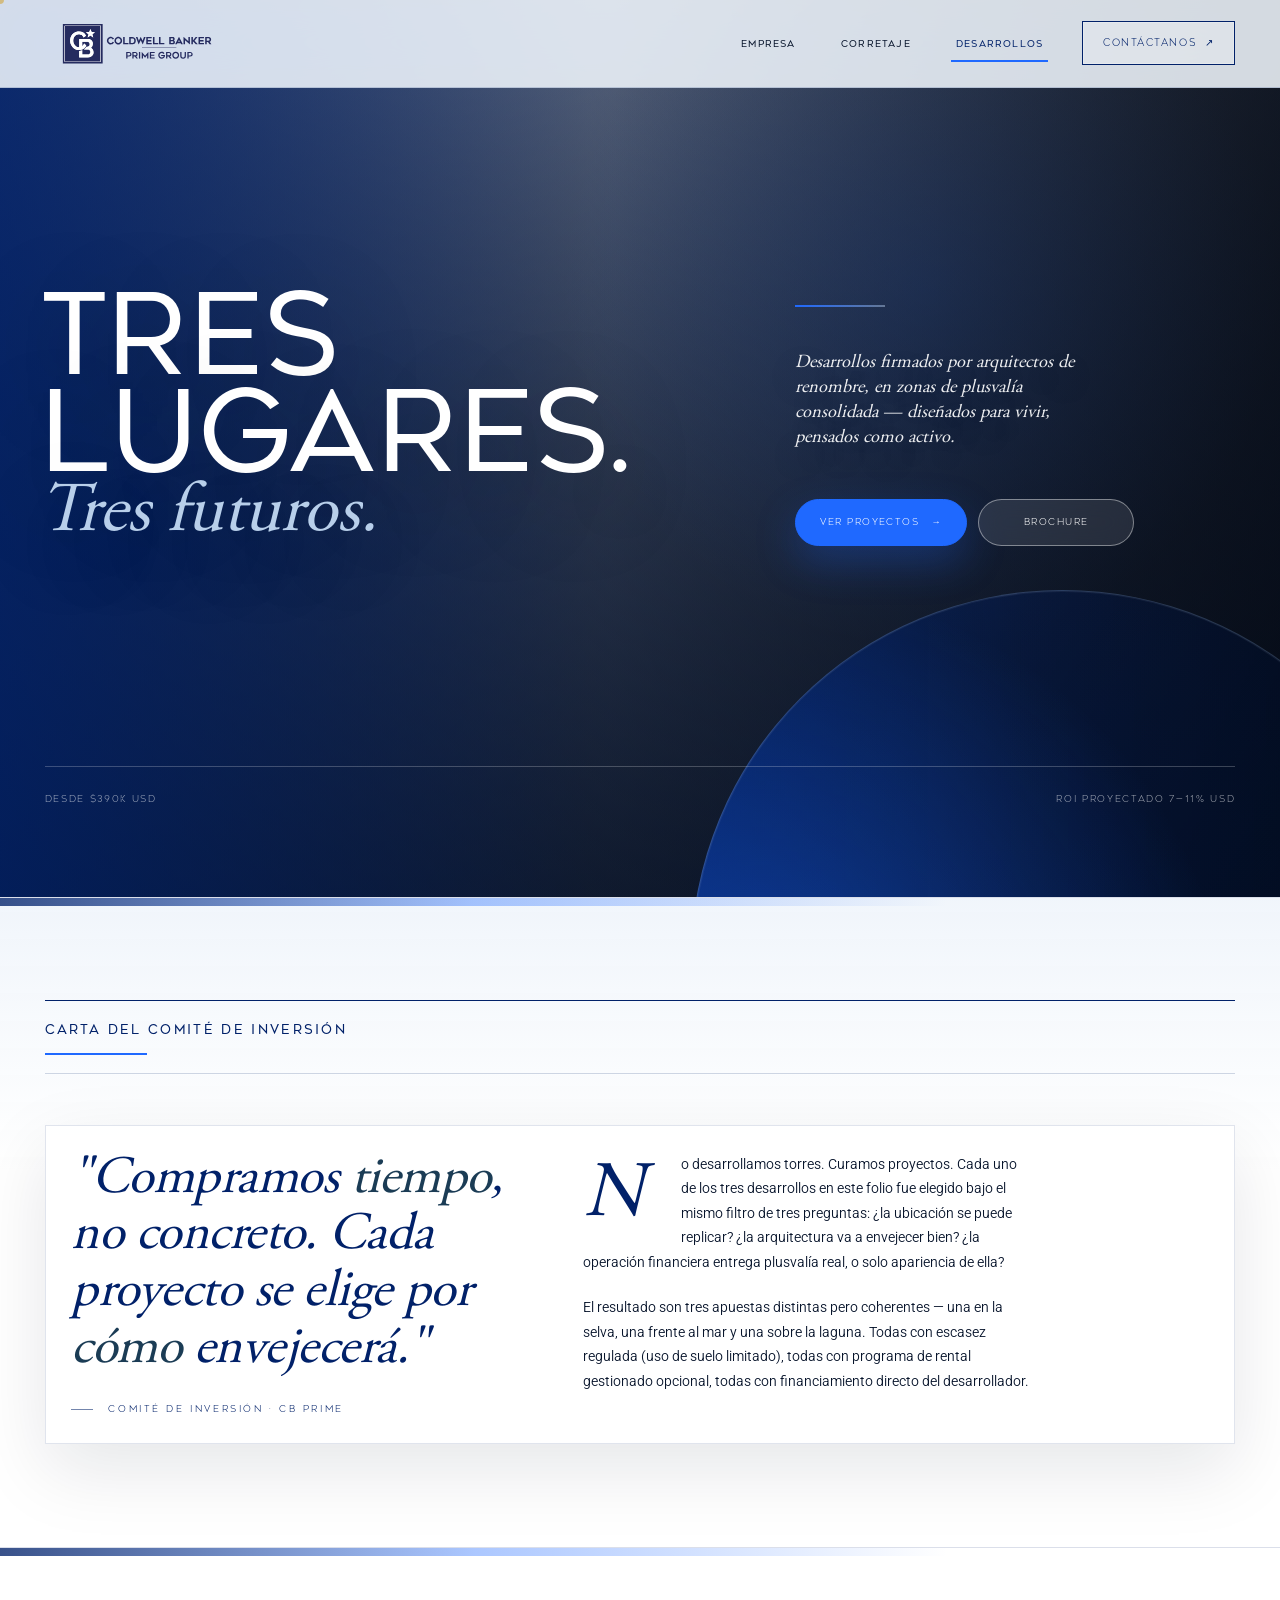
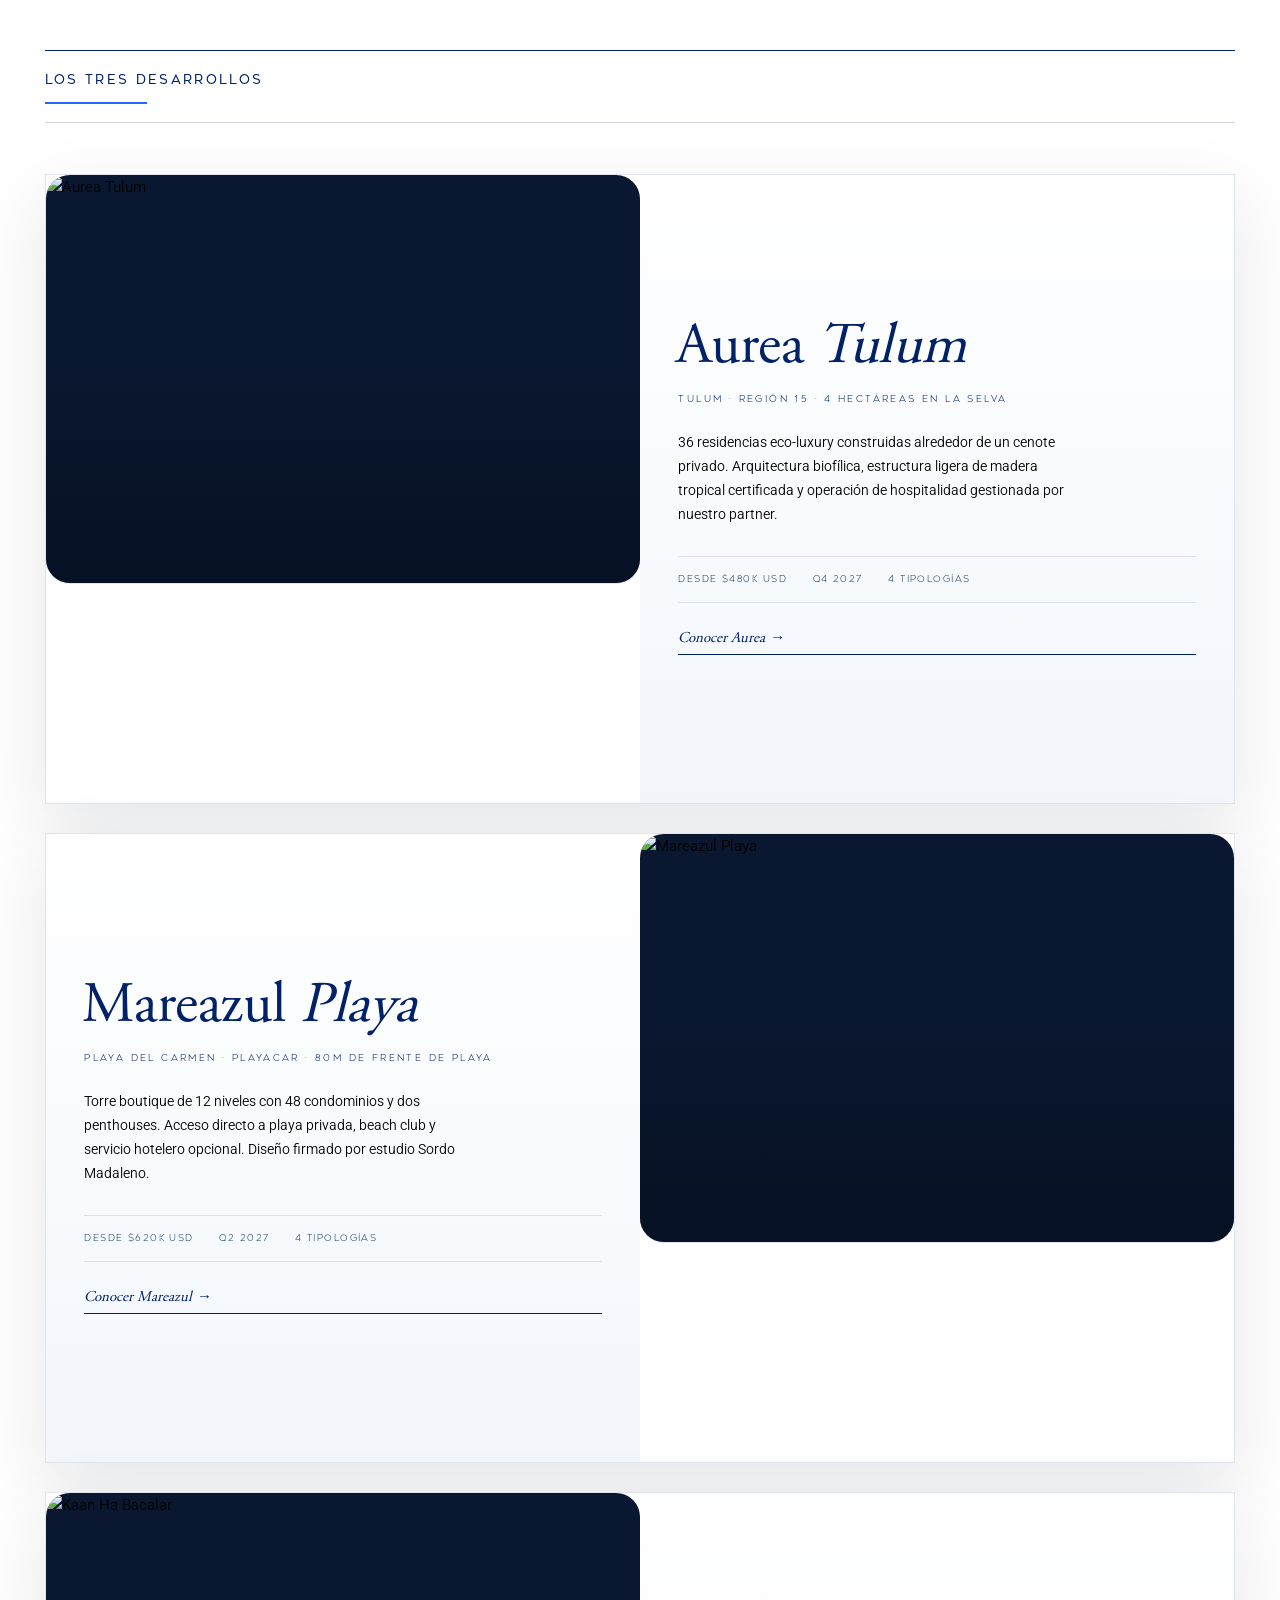
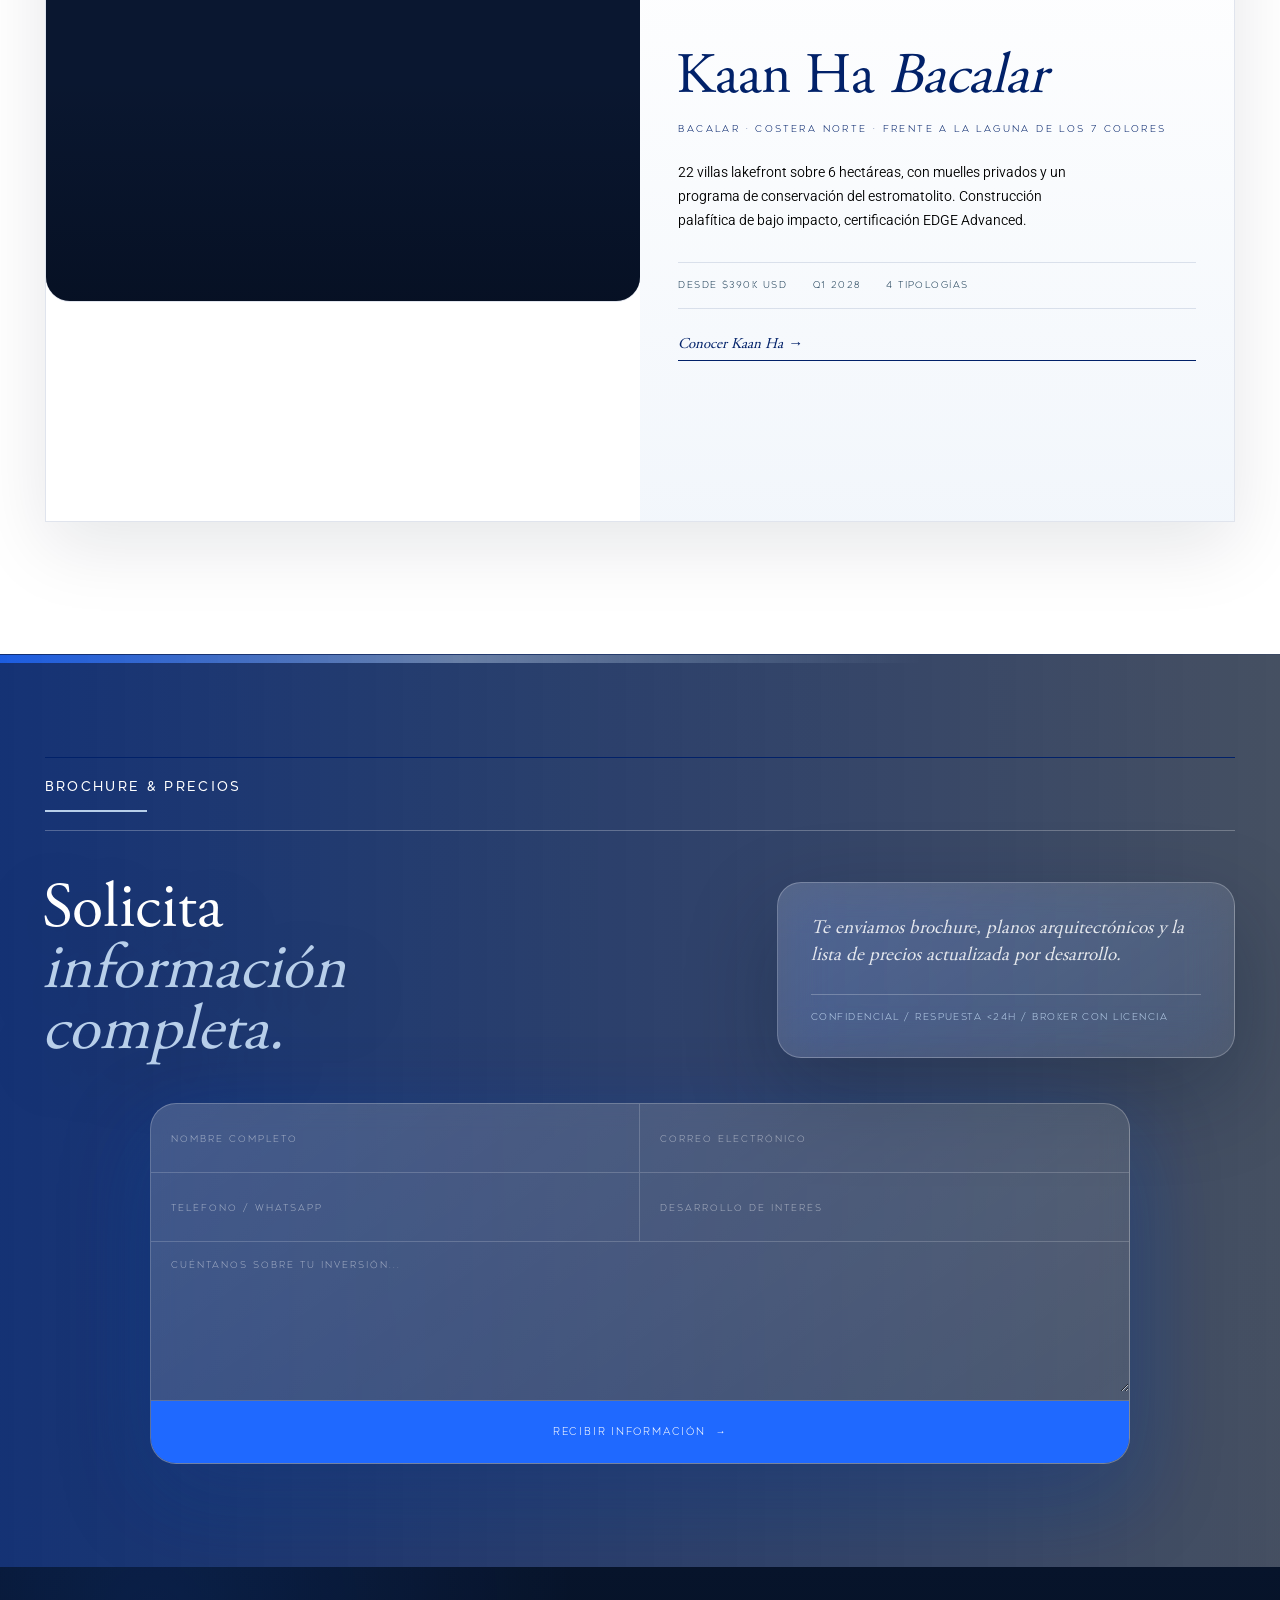
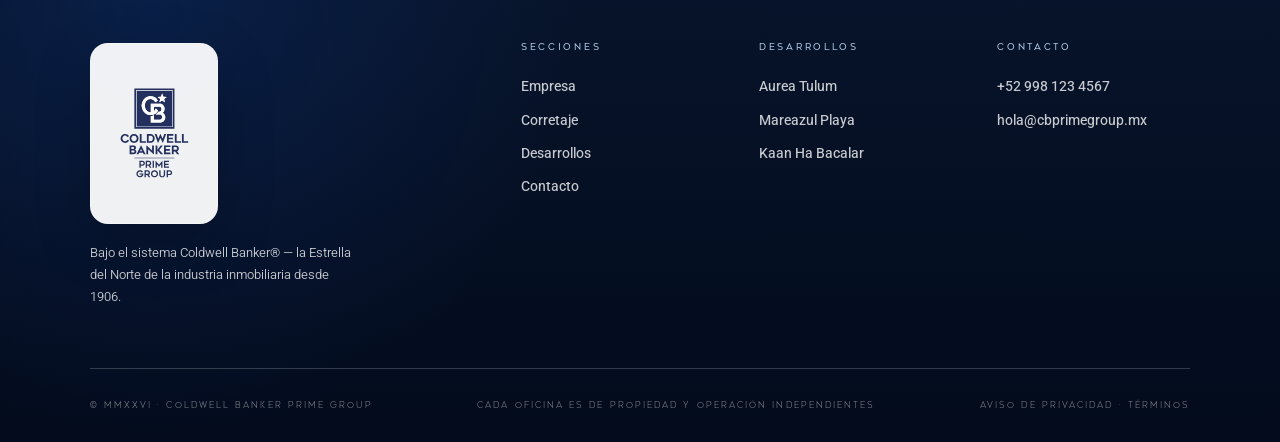
==== desarrollos.html @ 38bf9284 "Initial commit - Apex Architecture V1.0 - Quiet Luxury Purge Complete" ====
﻿<!DOCTYPE html>
<html lang="es">
<head>
<meta charset="UTF-8">
<meta name="viewport" content="width=device-width, initial-scale=1">
<title>Desarrollos · The North Star Atlas · CB Prime Group</title>
<meta name="description" content="Tres desarrollos de lujo en pre-venta — Tulum, Playa del Carmen y Bacalar.">
<link rel="preconnect" href="https://images.unsplash.com">
<link rel="stylesheet" href="assets/css/styles.css">
<link rel="icon" type="image/svg+xml" href="assets/img/logo-vertical.svg">
</head>
<body>

<div class="frame__progress"></div>
<nav class="nav">
  <a href="index.html" class="nav__logo"><img src="assets/img/logo-horizontal.svg" alt="Coldwell Banker Prime Group"></a>
  <button class="nav__burger" aria-label="Menú"><span></span><span></span></button>
  <div class="nav__menu">
    <a class="nav__link" href="index.html">Empresa</a>
    <a class="nav__link" href="corretaje.html">Corretaje</a>
    <a class="nav__link active" href="desarrollos.html">Desarrollos</a>
  </div>
  <a class="nav__cta" href="#contacto">Contáctanos <span>↗</span></a>
</nav>

<header class="hero">
  <div class="hero__top">
    <span><em>Folio</em> 03 — Desarrollos</span>
    <span class="hero__top__center">Tres proyectos firmados · <em>Pre-venta abierta</em></span>
    <span>Entrega 2027 — 2028</span>
  </div>

  <div class="hero__main">
    <h1 class="hero__title">
      Tres lugares.
      <span class="ital ital--neg">Tres futuros.</span>
    </h1>
    <div class="hero__side">
      <div class="hero__plate">
        <img src="https://images.unsplash.com/photo-1600607687939-ce8a6c25118c?w=1400&q=85&auto=format&fit=crop" alt="Residencia contemporánea con alberca privada">
        <div class="hero__plate__caption"><span>Vista</span><span>Desarrollos · Residencial premium</span></div>
      </div>
      <div class="hero__lede">
        <p>Desarrollos firmados por arquitectos de renombre, en zonas de plusvalía consolidada — diseñados para vivir, pensados como activo.</p>
      </div>
      <div class="hero__actions">
        <a class="btn btn--ink" href="#proyectos">Ver proyectos <span class="arrow">→</span></a>
        <a class="btn" href="#contacto">Brochure</a>
      </div>
    </div>
  </div>

  <div class="hero__bottom">
    <span>Desde $390K USD</span>
    <span class="hero__bottom__star"><img src="assets/img/logo-vertical.svg" alt=""></span>
    <span style="text-align:right;">ROI proyectado 7—11% USD</span>
  </div>
</header>

<!-- Editorial preface -->
<section class="section manifesto">
  <div class="wrap">
    <div class="section__opener reveal">
      <div class="section__num">N.<em>01</em></div>
      <div class="section__title">Carta del comité de inversión</div>
      <div class="section__meta">Folio 17</div>
    </div>

    <div class="manifesto__inner">
      <div class="manifesto__lhs reveal" data-d="1">
        <p class="manifesto__pull">"Compramos <em>tiempo</em>, no concreto. Cada proyecto se elige por <em>cómo</em> envejecerá."</p>
        <div class="manifesto__sig"><span class="rule-mark"></span><span>Comité de Inversión · CB Prime</span></div>
      </div>
      <div class="manifesto__rhs reveal" data-d="2">
        <p class="dropcap">No desarrollamos torres. Curamos proyectos. Cada uno de los tres desarrollos en este folio fue elegido bajo el mismo filtro de tres preguntas: ¿la ubicación se puede replicar? ¿la arquitectura va a envejecer bien? ¿la operación financiera entrega plusvalía real, o solo apariencia de ella?</p>
        <p>El resultado son tres apuestas distintas pero coherentes — una en la selva, una frente al mar y una sobre la laguna. Todas con escasez regulada (uso de suelo limitado), todas con programa de rental gestionado opcional, todas con financiamiento directo del desarrollador.</p>
      </div>
    </div>
  </div>
</section>

<!-- Projects -->
<section class="section" id="proyectos">
  <div class="wrap">
    <div class="section__opener reveal">
      <div class="section__num">N.<em>02</em></div>
      <div class="section__title">Los tres desarrollos</div>
      <div class="section__meta">Folio 18 — 22</div>
    </div>
  </div>

  <a href="desarrollos/aurea-tulum.html" class="dev-card reveal">
    <div class="dev-card__media">
      <img src="https://images.unsplash.com/photo-1600566753190-17f0baa2a6c3?w=1600&q=85&auto=format&fit=crop" alt="Aurea Tulum">
    </div>
    <div class="dev-card__body">
      <div class="dev-card__num">N. III.<em>i</em> — Desarrollo 01</div>
      <h3 class="dev-card__name">Aurea <span class="ital">Tulum</span></h3>
      <div class="dev-card__loc">Tulum · Región 15 · 4 hectáreas en la selva</div>
      <p class="dev-card__desc">36 residencias eco-luxury construidas alrededor de un cenote privado. Arquitectura biofílica, estructura ligera de madera tropical certificada y operación de hospitalidad gestionada por nuestro partner.</p>
      <div class="dev-card__meta">
        <span>Desde $480K USD</span>
        <span>Q4 2027</span>
        <span>4 tipologías</span>
      </div>
      <span class="linklink">Conocer Aurea →</span>
    </div>
  </a>

  <a href="desarrollos/mareazul-playa.html" class="dev-card reveal">
    <div class="dev-card__media">
      <img src="https://images.unsplash.com/photo-1564013799919-ab600027ffc6?w=1600&q=85&auto=format&fit=crop" alt="Mareazul Playa">
    </div>
    <div class="dev-card__body">
      <div class="dev-card__num">N. III.<em>ii</em> — Desarrollo 02</div>
      <h3 class="dev-card__name">Mareazul <span class="ital">Playa</span></h3>
      <div class="dev-card__loc">Playa del Carmen · Playacar · 80m de frente de playa</div>
      <p class="dev-card__desc">Torre boutique de 12 niveles con 48 condominios y dos penthouses. Acceso directo a playa privada, beach club y servicio hotelero opcional. Diseño firmado por estudio Sordo Madaleno.</p>
      <div class="dev-card__meta">
        <span>Desde $620K USD</span>
        <span>Q2 2027</span>
        <span>4 tipologías</span>
      </div>
      <span class="linklink">Conocer Mareazul →</span>
    </div>
  </a>

  <a href="desarrollos/kaan-ha-bacalar.html" class="dev-card reveal">
    <div class="dev-card__media">
      <img src="https://images.unsplash.com/photo-1600607687939-ce8a6c25118c?w=1600&q=85&auto=format&fit=crop" alt="Kaan Ha Bacalar">
    </div>
    <div class="dev-card__body">
      <div class="dev-card__num">N. III.<em>iii</em> — Desarrollo 03</div>
      <h3 class="dev-card__name">Kaan Ha <span class="ital">Bacalar</span></h3>
      <div class="dev-card__loc">Bacalar · Costera Norte · Frente a la Laguna de los 7 Colores</div>
      <p class="dev-card__desc">22 villas lakefront sobre 6 hectáreas, con muelles privados y un programa de conservación del estromatolito. Construcción palafítica de bajo impacto, certificación EDGE Advanced.</p>
      <div class="dev-card__meta">
        <span>Desde $390K USD</span>
        <span>Q1 2028</span>
        <span>4 tipologías</span>
      </div>
      <span class="linklink">Conocer Kaan Ha →</span>
    </div>
  </a>
</section>

<section class="section contact" id="contacto">
  <div class="wrap">
    <div class="section__opener reveal" style="border-color: rgba(255,255,255,.4);">
      <div class="section__num" style="color: var(--tide);"><em>Contacto</em></div>
      <div class="section__title" style="color: var(--white);">Brochure & precios</div>
      <div class="section__meta" style="color: rgba(255,255,255,.6);">Información completa</div>
    </div>

    <div class="grid12 reveal" style="margin-bottom: 2rem;">
      <div class="col-7">
        <h2 style="font-size: clamp(2.4rem, 5vw, 4.5rem); color: var(--white);">
          Solicita <span class="ital" style="color: var(--tide);">información completa.</span>
        </h2>
      </div>
      <div class="col-4 start-9">
        <p class="lede" style="color: rgba(255,255,255,.85);">Te enviamos brochure, planos arquitectónicos y la lista de precios actualizada por desarrollo.</p>
      </div>
    </div>

    <form class="contact__form reveal" data-d="1">
      <div class="field"><input type="text" name="nombre" placeholder="Nombre completo" required></div>
      <div class="field"><input type="email" name="email" placeholder="Correo electrónico" required></div>
      <div class="field"><input type="tel" name="telefono" placeholder="Teléfono / WhatsApp"></div>
      <div class="field"><input type="text" name="desarrollo" placeholder="Desarrollo de interés"></div>
      <div class="field field--full"><textarea name="mensaje" placeholder="Cuéntanos sobre tu inversión..."></textarea></div>
      <div class="field--submit"><button type="submit">Recibir información &nbsp;→</button></div>
    </form>
  </div>
</section>

<footer class="footer">
  <div class="wrap">
    <div class="footer__top">
      <div class="footer__brand"><img src="assets/img/logo-vertical.svg" alt="Coldwell Banker Prime Group"><p>Bajo el sistema Coldwell Banker® — la Estrella del Norte de la industria inmobiliaria desde 1906.</p>
      </div>
      <div class="footer__col"><h4>Secciones</h4>
        <a href="index.html">Empresa</a><a href="corretaje.html">Corretaje</a>
        <a href="desarrollos.html">Desarrollos</a><a href="#contacto">Contacto</a>
      </div>
      <div class="footer__col"><h4>Desarrollos</h4>
        <a href="desarrollos/aurea-tulum.html">Aurea Tulum</a>
        <a href="desarrollos/mareazul-playa.html">Mareazul Playa</a>
        <a href="desarrollos/kaan-ha-bacalar.html">Kaan Ha Bacalar</a>
      </div>
      <div class="footer__col"><h4>Contacto</h4>
        <a href="tel:+529981234567">+52 998 123 4567</a>
        <a href="mailto:hola@cbprimegroup.mx">hola@cbprimegroup.mx</a>
      </div>
    </div>
    <div class="footer__bottom">
      <span>© MMXXVI · Coldwell Banker Prime Group</span>
      <span>Cada oficina es de propiedad y operación independientes</span>
      <span>Aviso de privacidad · Términos</span>
    </div>
  </div>
</footer>

<script src="assets/js/main.js"></script>
</body>
</html>
---- assets/css/styles.css ----
/* =========================================================
   COLDWELL BANKER PRIME GROUP
   Estricto a Manual de Identidad 2025
   Responsive: 320px → 3440px ultrawide
   ========================================================= */

@font-face { font-family:'Garamond'; src:url('../fonts/AGaramondPro-Regular.otf') format('opentype'); font-weight:400; font-display:swap; }
@font-face { font-family:'Garamond'; src:url('../fonts/AGaramondPro-Bold.otf') format('opentype'); font-weight:700; font-display:swap; }
@font-face { font-family:'Geometos'; src:url('../fonts/GeometosNeue.otf') format('opentype'); font-weight:400; font-display:swap; }
@font-face { font-family:'Geometos'; src:url('../fonts/GeometosNeueBold.otf') format('opentype'); font-weight:700; font-display:swap; }
@font-face { font-family:'Geometos'; src:url('../fonts/GeometosNeueLight.otf') format('opentype'); font-weight:300; font-display:swap; }
@font-face { font-family:'Roboto'; src:url('../fonts/Roboto-VariableFont_wdth,wght.ttf') format('truetype-variations'); font-weight:100 900; font-display:swap; }
@font-face { font-family:'Roboto'; src:url('../fonts/Roboto-Italic-VariableFont_wdth,wght.ttf') format('truetype-variations'); font-weight:100 900; font-style:italic; font-display:swap; }

:root{
  /* === PALETA OFICIAL · Manual Identidad CB 2025 === */
  --cb-blue:    #012169;  /* CB Azul · color distintivo */
  --midnight:   #0A1730;  /* Medianoche */
  --slate:      #1B3C55;  /* Pizarra */
  --smoke:      #58718D;  /* Humo Gris */
  --mist:       #BECAD7;  /* Neblina */
  --glacier:    #DAE1E8;  /* Glaciar */
  --tide:       #B8CFEA;  /* Marea */
  --bright:     #1F69FF;  /* Azul Brillante */
  --iced:       #F0F5FB;  /* Azul Helado */
  --celestial:  #418FDE;  /* Celestial */
  --black:      #000000;  /* Negro · cuerpo de texto (manual) */
  --white:      #ffffff;  /* Blanco · fondo principal (manual) */

  /* Semantic */
  --bg:         var(--white);
  --bg-soft:    var(--iced);
  --bg-mid:     var(--glacier);
  --ink:        var(--black);          /* Body text · per manual */
  --ink-strong: var(--cb-blue);        /* Headlines accent */
  --ink-deep:   var(--midnight);
  --ink-mid:    var(--slate);
  --ink-mute:   var(--smoke);
  --rule:       var(--glacier);
  --rule-mid:   var(--mist);
  --rule-strong: var(--cb-blue);

  /* Typography */
  --serif: 'Garamond', 'Cormorant Garamond', Georgia, serif;
  --display: 'Geometos', 'Helvetica Neue', sans-serif;
  --body: 'Roboto', system-ui, -apple-system, sans-serif;

  /* Spacing — fluid */
  --gutter: clamp(1rem, 3.5vw, 4rem);
  --section: clamp(4.5rem, 9vw, 10rem);
  --maxw: 1640px;
  --maxw-text: 1440px;

  /* Motion */
  --ease: cubic-bezier(.2,.7,.2,1);
  --ease-out: cubic-bezier(.16,1,.3,1);
}

/* Ultra-wide caps */
@media (min-width: 2200px){
  :root{ --maxw: 1880px; --gutter: clamp(2rem, 4vw, 6rem); }
}

*,*::before,*::after{ box-sizing:border-box; margin:0; padding:0; }
html{
  scroll-behavior: smooth;
  -webkit-font-smoothing: antialiased;
  -moz-osx-font-smoothing: grayscale;
  background: var(--bg);
  font-size: 15px;
}
@media (min-width: 1440px){ html{ font-size: 16px; } }
@media (min-width: 1920px){ html{ font-size: 17px; } }
@media (min-width: 2560px){ html{ font-size: 19px; } }
@media (max-width: 380px){ html{ font-size: 14px; } }

body{
  background: var(--bg);
  color: var(--ink);
  font-family: var(--body);
  font-weight: 300;
  line-height: 1.65;
  overflow-x: hidden;
  position: relative;
}
img{ display:block; max-width:100%; height:auto; }
svg{ display:block; }
a{ color:inherit; text-decoration:none; transition:color .3s var(--ease); }
button{ font: inherit; color: inherit; cursor: pointer; background: none; border: 0; }

::selection{ background: var(--cb-blue); color: var(--white); }

/* =========================================================
   PAGE FRAME — kept minimal (just scroll progress)
   ========================================================= */
.frame{ display: none; } /* corner markers removed — conflicted with nav */
.frame__progress{
  position: fixed; left: 0; top: 0;
  height: 2px; width: 0; background: var(--cb-blue);
  z-index: 60; transition: width .1s linear;
}

/* =========================================================
   NAV
   ========================================================= */
.nav{
  position: fixed; top: 0; left: 0; right: 0; z-index: 80;
  padding: 1.2rem var(--gutter);
  display: grid;
  grid-template-columns: auto 1fr auto;
  gap: 1.5rem; align-items: center;
  background: rgba(255,255,255,.96);
  backdrop-filter: blur(14px) saturate(140%);
  -webkit-backdrop-filter: blur(14px) saturate(140%);
  border-bottom: 1px solid var(--rule);
  transition: padding .4s var(--ease), background .4s var(--ease), box-shadow .4s var(--ease);
}
.nav.scrolled{
  background: rgba(255,255,255,.99);
  padding-block: .75rem;
  box-shadow: 0 1px 0 rgba(1,33,105,.06), 0 8px 24px rgba(1,33,105,.04);
}
.nav__logo{
  display: flex; align-items: center;
  flex-shrink: 0;
}
.nav__logo img{
  height: clamp(36px, 4.5vw, 50px); width: auto;
  transition: height .4s var(--ease);
}
.nav.scrolled .nav__logo img{ height: clamp(30px, 3.6vw, 40px); }
@media (max-width: 480px){
  .nav__logo img{ height: 34px; }
  .nav.scrolled .nav__logo img{ height: 30px; }
}

/* Brand-safe ornamental rule — replaces decorative star usage */
.rule-mark{
  display: inline-block;
  width: clamp(16px, 2vw, 22px); height: 1px;
  background: currentColor; opacity: .55;
  vertical-align: middle; flex-shrink: 0;
}

.nav__menu{
  display: flex; gap: clamp(1.2rem, 2.4vw, 2.6rem);
  align-items: center; justify-content: center;
}
.nav__link{
  font-family: var(--display); font-weight: 400;
  font-size: clamp(.65rem, .75vw, .72rem);
  letter-spacing: .22em; text-transform: uppercase;
  color: var(--cb-blue);
  position: relative; padding: .4rem 0;
  white-space: nowrap;
}
.nav__link::after{
  content:''; position:absolute; left:0; right:100%; bottom:0; height:1px;
  background: var(--cb-blue); transition: right .5s var(--ease);
}
.nav__link:hover::after, .nav__link.active::after{ right: 0; }

.nav__cta{
  display: inline-flex; align-items: center; gap: .6rem;
  font-family: var(--display);
  font-size: clamp(.65rem, .72vw, .72rem);
  letter-spacing: .22em; text-transform: uppercase;
  padding: .85rem 1.3rem;
  border: 1px solid var(--cb-blue); color: var(--cb-blue);
  transition: all .5s var(--ease); position: relative; overflow: hidden;
  white-space: nowrap;
  flex-shrink: 0;
}
.nav__cta::before{
  content:''; position:absolute; inset:0; background: var(--cb-blue);
  transform: translateY(101%); transition: transform .5s var(--ease); z-index:-1;
}
.nav__cta:hover{ color: var(--white); }
.nav__cta:hover::before{ transform: translateY(0); }

.nav__burger{
  display: none;
  width: 36px; height: 36px;
  flex-direction: column; gap: 5px;
  justify-content: center; align-items: center;
}
.nav__burger span{
  display:block; width:22px; height:1.5px; background: var(--cb-blue);
  transition: transform .3s var(--ease);
}
.nav__burger.open span:nth-child(1){ transform: translateY(3.25px) rotate(45deg); }
.nav__burger.open span:nth-child(2){ transform: translateY(-3.25px) rotate(-45deg); }

@media (max-width: 980px){
  .nav{
    display: flex; justify-content: space-between; align-items: center;
  }
  .nav__cta{ display: none; }
  .nav__burger{ display: flex; }
  .nav__menu{
    position: fixed; top: 0; left: 0; right: 0; bottom: 0;
    background: var(--white);
    flex-direction: column; gap: 2rem;
    padding: 6rem var(--gutter) 2rem;
    transform: translateY(-110%);
    transition: transform .55s var(--ease);
    justify-content: flex-start; align-items: flex-start;
    z-index: 70;
  }
  .nav__menu.open{ transform: translateY(0); }
  .nav__menu .nav__link{ font-size: 1.05rem; }
  .nav__menu .nav__link.active{ color: var(--cb-blue); }
  .nav__burger{ z-index: 80; position: relative; }
}

/* =========================================================
   LAYOUT PRIMITIVES
   ========================================================= */
.wrap{ width: min(100% - var(--gutter)*2, var(--maxw)); margin-inline: auto; }
.section{ padding-block: var(--section); position: relative; }
.section--tight{ padding-block: clamp(2.5rem, 5vw, 5rem); }
.section--soft{ background: var(--bg-soft); }

.grid12{ display: grid; grid-template-columns: repeat(12, 1fr); gap: clamp(1rem, 2vw, 1.5rem); }
.col-1{grid-column:span 1}.col-2{grid-column:span 2}.col-3{grid-column:span 3}
.col-4{grid-column:span 4}.col-5{grid-column:span 5}.col-6{grid-column:span 6}
.col-7{grid-column:span 7}.col-8{grid-column:span 8}.col-9{grid-column:span 9}
.col-10{grid-column:span 10}.col-11{grid-column:span 11}.col-12{grid-column:span 12}
.start-2{grid-column-start:2}.start-3{grid-column-start:3}.start-4{grid-column-start:4}
.start-5{grid-column-start:5}.start-6{grid-column-start:6}.start-7{grid-column-start:7}
.start-8{grid-column-start:8}.start-9{grid-column-start:9}
@media (max-width: 880px){
  .grid12 [class*="col-"]{ grid-column: 1 / -1; }
  .grid12 [class*="start-"]{ grid-column-start: 1; }
}

/* =========================================================
   TYPOGRAPHY
   ========================================================= */
h1,h2,h3,h4{
  font-family: var(--serif); font-weight: 400; line-height: .95;
  letter-spacing: -0.02em; color: var(--cb-blue);
  text-wrap: balance;
}
.italic, em.italic, .ital, em{
  font-style: italic; color: var(--slate); font-weight: 400;
}
.serif{ font-family: var(--serif); font-style: italic; font-weight: 400; }

.eyebrow{
  display: inline-flex; align-items: center; gap: .8rem;
  font-family: var(--display);
  font-size: clamp(.62rem, .7vw, .7rem);
  font-weight: 400;
  letter-spacing: .3em; text-transform: uppercase; color: var(--cb-blue);
}
.eyebrow::before{
  content:''; width: 28px; height: 1px; background: currentColor; opacity: .8;
}

.section__opener{
  display: grid; grid-template-columns: 1fr 10fr 1fr;
  align-items: end; gap: clamp(1rem, 2.5vw, 2rem);
  padding: 1.2rem 0; margin-bottom: clamp(2rem, 5vw, 4rem);
  border-top: 1px solid var(--cb-blue);
  border-bottom: 1px solid var(--rule);
}
.section__num{
  font-family: var(--serif); font-style: italic; font-weight: 400;
  font-size: clamp(.95rem, 1.2vw, 1.1rem); color: var(--slate);
}
.section__title{
  font-family: var(--display); font-weight: 400;
  font-size: clamp(.7rem, .85vw, .82rem);
  letter-spacing: .35em; text-transform: uppercase; color: var(--cb-blue);
  text-align: center;
}
.section__meta{
  font-family: var(--display); font-weight: 400;
  font-size: clamp(.62rem, .72vw, .7rem);
  letter-spacing: .25em; text-transform: uppercase; color: var(--ink-mute);
  text-align: right;
}
@media (max-width: 640px){
  .section__opener{ grid-template-columns: 1fr; gap: .6rem; text-align: left; }
  .section__title, .section__meta{ text-align: left; }
}

p{ color: var(--ink); max-width: 56ch; }
p.lede{
  font-family: var(--serif); font-style: italic;
  font-size: clamp(1.05rem, 1.5vw, 1.5rem);
  line-height: 1.4; color: var(--slate);
}

.dropcap::first-letter{
  font-family: var(--serif); font-style: italic; font-weight: 400;
  float: left; font-size: 5.5em; line-height: 0.85;
  padding-right: 0.25em; padding-top: 0.12em; margin-top: 0.05em; margin-right: 1.2rem; color: var(--cb-blue);
}

.rule{ height:1px; background: var(--rule); border:0; margin: 0; }
.rule--ink{ background: var(--cb-blue); }

/* =========================================================
   HERO — robust, no overflow
   ========================================================= */
.hero{
  position: relative;
  padding: clamp(6rem, 10vw, 9rem) var(--gutter) clamp(3rem, 5vw, 5rem);
  display: grid; grid-template-columns: 1fr;
  gap: clamp(2rem, 4vw, 3.5rem);
  isolation: isolate;
}
.hero__top{
  display: grid;
  grid-template-columns: auto 1fr auto;
  gap: clamp(.8rem, 2vw, 2rem);
  align-items: center;
  font-family: var(--display);
  font-size: clamp(.6rem, .72vw, .72rem);
  letter-spacing: .26em; text-transform: uppercase; color: var(--cb-blue);
  padding-bottom: 1.2rem; border-bottom: 1px solid var(--rule);
}
.hero__top__center{ text-align: center; color: var(--slate); }
.hero__top__center em{
  font-family: var(--serif); font-style: italic;
  text-transform: none; letter-spacing: 0;
  font-size: clamp(.85rem, 1.05vw, 1.05rem);
  color: var(--cb-blue);
}
.hero__top > :last-child{ text-align: right; }

.hero__main{
  display: grid;
  grid-template-columns: 1.1fr 1fr;
  gap: clamp(2rem, 4vw, 5rem);
  align-items: stretch;
}
.hero__title{
  font-size: clamp(2.4rem, 8vw, 7.5rem);
  line-height: .95;
  letter-spacing: -0.03em;
  font-weight: 400;
  color: var(--cb-blue);
  align-self: center;
}
.hero__title .ital{
  display: block; font-style: italic; color: var(--slate);
}
.hero__title .ital--neg{ margin-left: 0; padding-left: 0; }

.hero__side{
  display: flex; flex-direction: column;
  gap: clamp(1.4rem, 2.5vw, 2.2rem);
}
.hero__plate{
  position: relative;
  aspect-ratio: 4/5;
  max-height: 60vh;
  overflow: hidden;
  background: var(--bg-mid);
}
.hero__plate img{
  width: 100%; height: 100%; object-fit: cover;
  filter: saturate(.9) contrast(1.04);
  animation: kenburns 22s ease-in-out infinite alternate;
}
@keyframes kenburns{ from{ transform: scale(1.02); } to{ transform: scale(1.1); } }
.hero__plate__caption{
  position: absolute; bottom: .8rem; left: .9rem; right: .9rem;
  display: flex; justify-content: space-between; gap: 1rem;
  font-family: var(--display);
  font-size: clamp(.55rem, .7vw, .65rem);
  letter-spacing: .25em; text-transform: uppercase;
  color: var(--white); mix-blend-mode: difference;
}
.hero__lede{ max-width: 42ch; }
.hero__lede p{
  font-family: var(--serif); font-style: italic;
  font-size: clamp(1rem, 1.2vw, 1.15rem);
  line-height: 1.45; color: var(--slate);
}
.hero__actions{
  display: flex; gap: .8rem; flex-wrap: wrap;
}

.hero__bottom{
  display: grid;
  grid-template-columns: 1fr auto 1fr;
  gap: clamp(.8rem, 2vw, 2rem);
  align-items: center;
  padding-top: 1.2rem; border-top: 1px solid var(--rule);
  font-family: var(--display);
  font-size: clamp(.6rem, .72vw, .72rem);
  letter-spacing: .26em; text-transform: uppercase;
  color: var(--ink-mute);
}
.hero__bottom__star{ display: flex; justify-content: center; }
.hero__bottom__star img{ width: clamp(50px, 5vw, 70px); height: auto; }
.hero__bottom > :last-child{ text-align: right; }

@media (max-width: 980px){
  .hero__main{ grid-template-columns: 1fr; gap: 2rem; }
  .hero__title{ font-size: clamp(2.4rem, 11vw, 5.5rem); }
  .hero__plate{ max-height: 70vh; aspect-ratio: 4/3; }
}
@media (max-width: 600px){
  .hero__top{ grid-template-columns: 1fr; gap: .4rem; text-align: center; }
  .hero__top > *{ text-align: center; }
  .hero__bottom{ grid-template-columns: 1fr; gap: .8rem; text-align: center; }
  .hero__bottom > :last-child{ text-align: center; }
  .hero__plate{ aspect-ratio: 4/3; max-height: none; }
}

/* =========================================================
   BUTTONS
   ========================================================= */
.btn{
  display: inline-flex; align-items: center; gap: .8rem;
  font-family: var(--display);
  font-size: clamp(.6rem, .72vw, .7rem);
  letter-spacing: .25em; text-transform: uppercase;
  padding: 1rem 1.6rem;
  border: 1px solid var(--cb-blue); color: var(--cb-blue);
  background: transparent;
  position: relative; overflow: hidden; cursor: pointer;
  transition: color .5s var(--ease);
  white-space: nowrap;
}
.btn::before{
  content:''; position:absolute; inset:0; background: var(--cb-blue);
  transform: translateX(-101%); transition: transform .55s var(--ease);
  z-index:-1;
}
.btn:hover{ color: var(--white); }
.btn:hover::before{ transform: translateX(0); }
.btn--ink{ background: var(--cb-blue); color: var(--white); }
.btn--ink::before{ background: var(--bright); transform: translateX(101%); }
.btn--ink:hover{ color: var(--white); }
.btn--ink:hover::before{ transform: translateX(0); }
.btn .arrow{ display:inline-block; transition: transform .4s var(--ease); }
.btn:hover .arrow{ transform: translateX(6px); }

.linklink{
  font-family: var(--serif); font-style: italic;
  font-size: clamp(1rem, 1.1vw, 1.1rem);
  border-bottom: 1px solid currentColor; padding-bottom: 2px;
  transition: padding .3s var(--ease);
  color: var(--cb-blue);
}
.linklink:hover{ padding-bottom: 6px; }

/* =========================================================
   STRIP / Marquee
   ========================================================= */
.strip{
  border-block: 1px solid var(--cb-blue);
  padding: clamp(1rem, 2vw, 1.6rem) 0; overflow: hidden;
  background: var(--bg-soft);
  position: relative; z-index: 3;
}
.strip__track{
  display: flex; gap: clamp(2rem, 4vw, 4rem); white-space: nowrap;
  font-family: var(--serif); font-style: italic;
  font-size: clamp(1.4rem, 3.5vw, 3rem);
  color: var(--cb-blue);
  animation: scroll-x 40s linear infinite;
}
.strip__track > *{
  display: inline-flex; align-items: center;
  gap: clamp(2rem, 4vw, 4rem);
}
.strip__sep{
  font-style: normal; color: var(--mist);
  font-size: .6em;
}
@keyframes scroll-x{ to{ transform: translateX(-50%); } }

/* =========================================================
   MANIFESTO
   ========================================================= */
.manifesto{ background: var(--bg-soft); }
.manifesto__inner{
  display: grid;
  grid-template-columns: 5fr 7fr;
  gap: clamp(2rem, 5vw, 6rem);
}
.manifesto__lhs{
  position: sticky; top: 8rem; align-self: start;
}
.manifesto__pull{
  font-family: var(--serif); font-style: italic; font-weight: 400;
  font-size: clamp(1.5rem, 3.5vw, 3.4rem);
  line-height: 1.08; color: var(--cb-blue);
  letter-spacing: -0.01em;
}
.manifesto__pull em{ color: var(--slate); }
.manifesto__sig{
  margin-top: 1.6rem;
  display: flex; align-items: center; gap: 1rem;
  font-family: var(--display);
  font-size: clamp(.6rem, .72vw, .7rem);
  letter-spacing: .28em; text-transform: uppercase;
  color: var(--cb-blue);
}
.manifesto__sig img{ width: 18px; height: auto; }
.manifesto__rhs{ display: flex; flex-direction: column; gap: 1.4rem; }
.manifesto__rhs p{ font-size: clamp(.95rem, 1vw, 1.05rem); color: var(--ink-deep); }
@media (max-width: 880px){
  .manifesto__inner{ grid-template-columns: 1fr; }
  .manifesto__lhs{ position: static; }
}

/* =========================================================
   TOC
   ========================================================= */
.toc{ width: 100%; border-collapse: collapse; }
.toc tr{
  border-bottom: 1px solid var(--rule);
  transition: background .4s var(--ease);
  cursor: pointer;
}
.toc tr:first-child{ border-top: 1px solid var(--cb-blue); }
.toc tr:hover{ background: var(--bg-soft); }
.toc tr:hover .toc__link{ color: var(--bright); }
.toc td{ padding: clamp(1rem, 2vw, 1.6rem) 1rem; vertical-align: middle; }
.toc__num{
  font-family: var(--serif); font-style: italic;
  font-size: clamp(.95rem, 1.2vw, 1.1rem); color: var(--slate); width: 8ch;
}
.toc__name{
  font-family: var(--display);
  font-size: clamp(.7rem, .85vw, .85rem);
  letter-spacing: .22em; text-transform: uppercase; font-weight: 400;
  color: var(--cb-blue);
}
.toc__desc{
  font-family: var(--serif); font-style: italic;
  color: var(--ink-mute);
  font-size: clamp(.9rem, 1vw, 1rem);
}
.toc__link{
  font-family: var(--display);
  font-size: clamp(.62rem, .72vw, .7rem);
  letter-spacing: .22em; text-transform: uppercase;
  color: var(--cb-blue); white-space: nowrap;
  transition: color .4s var(--ease);
}
.toc__link::after{ content: ' →'; transition: margin .4s var(--ease); display: inline-block; }
.toc tr:hover .toc__link::after{ margin-left: 10px; }
@media (max-width: 760px){
  .toc__desc{ display: none; }
  .toc td{ padding: 1rem .4rem; }
}

/* =========================================================
   STATS
   ========================================================= */
.stats{
  display: grid;
  grid-template-columns: repeat(4, 1fr);
  border-top: 1px solid var(--cb-blue);
  border-bottom: 1px solid var(--cb-blue);
}
.stat{
  padding: clamp(2rem, 3.5vw, 3.4rem) clamp(1rem, 1.5vw, 1.5rem);
  text-align: left;
  border-right: 1px solid var(--rule);
  position: relative;
}
.stat:last-child{ border-right: 0; }
.stat__num{
  font-family: var(--serif); font-weight: 400;
  font-size: clamp(2.4rem, 4.5vw, 4.8rem);
  line-height: 1;
  letter-spacing: -0.03em;
  color: var(--cb-blue);
}
.stat__num .ital{
  font-style: italic; color: var(--slate);
  font-size: .7em; margin-left: .1em;
}
.stat__num sup{
  font-size: .32em; vertical-align: top;
  color: var(--ink-mute); margin-left: .15em; font-style: italic;
}
.stat__label{
  font-family: var(--display);
  font-size: clamp(.6rem, .68vw, .68rem);
  letter-spacing: .26em; text-transform: uppercase;
  color: var(--ink-mute); margin-top: 1.2rem;
}
.stat__index{
  position: absolute; top: 1.2rem; right: 1rem;
  font-family: var(--serif); font-style: italic;
  font-size: clamp(.7rem, .85vw, .85rem); color: var(--ink-mute);
}
@media (max-width: 760px){
  .stats{ grid-template-columns: repeat(2, 1fr); }
  .stat{ border-bottom: 1px solid var(--rule); }
  .stat:nth-child(2){ border-right: 0; }
  .stat:nth-child(3),.stat:nth-child(4){ border-bottom: 0; }
}
@media (max-width: 380px){ .stats{ grid-template-columns: 1fr; }
  .stat{ border-right: 0 !important; }
  .stat:not(:last-child){ border-bottom: 1px solid var(--rule); }
}

/* =========================================================
   CHAPTERS
   ========================================================= */
.chapters{ display: grid; gap: 0; }
.chapter{
  display: grid;
  grid-template-columns: 1fr 5fr 6fr;
  gap: clamp(1.5rem, 3.5vw, 4rem);
  padding: clamp(2rem, 3.5vw, 3rem) 0;
  border-bottom: 1px solid var(--rule);
  align-items: start;
  transition: padding-left .5s var(--ease), background .4s var(--ease);
}
.chapter:hover{ padding-left: 1rem; background: var(--bg-soft); }
.chapter__num{
  font-family: var(--serif); font-style: italic;
  font-size: clamp(1rem, 1.3vw, 1.2rem);
  color: var(--ink-mute);
}
.chapter__title{
  font-size: clamp(1.7rem, 3vw, 3.2rem);
  line-height: 1; letter-spacing: -0.02em;
}
.chapter__body p{ font-size: clamp(.95rem, 1vw, 1.05rem); }
@media (max-width: 880px){
  .chapter{ grid-template-columns: auto 1fr; gap: 1rem 1.5rem; }
  .chapter__body{ grid-column: 1 / -1; padding-left: 0; margin-top: .5rem; }
}

/* =========================================================
   PLATES
   ========================================================= */
.plates{
  display: grid;
  grid-template-columns: repeat(12, 1fr);
  grid-auto-rows: clamp(60px, 8vw, 90px);
  gap: clamp(.6rem, 1vw, 1.2rem);
}
.plate{ position: relative; overflow: hidden; }
.plate img{
  width:100%; height:100%; object-fit: cover;
  transition: transform 1.6s var(--ease);
  filter: saturate(.9) contrast(1.04);
}
.plate:hover img{ transform: scale(1.05); }
.plate__cap{
  position: absolute; bottom: .8rem; left: .9rem;
  font-family: var(--display);
  font-size: clamp(.55rem, .65vw, .62rem);
  letter-spacing: .25em; text-transform: uppercase;
  color: var(--white); mix-blend-mode: difference;
}
.plate--lg{ grid-column: span 7; grid-row: span 6; }
.plate--md{ grid-column: span 5; grid-row: span 6; }
.plate--sm{ grid-column: span 4; grid-row: span 5; }
.plate--tall{ grid-column: span 4; grid-row: span 8; }
.plate--wide{ grid-column: span 8; grid-row: span 5; }
@media (max-width: 760px){
  .plates{ grid-template-columns: 1fr 1fr; grid-auto-rows: clamp(140px, 38vw, 220px); gap: .6rem; }
  .plate{ grid-column: span 1 !important; grid-row: span 1 !important; }
  .plate--lg, .plate--wide{ grid-column: span 2 !important; }
}

/* =========================================================
   FEATURE block
   ========================================================= */
.feature{
  display: grid;
  grid-template-columns: 1fr 1fr;
  gap: clamp(2rem, 5vw, 5rem);
  align-items: center;
}
.feature--rev .feature__media{ order: 2; }
.feature__media{
  position: relative; aspect-ratio: 4/5; overflow: hidden;
  background: var(--bg-mid);
}
.feature__media img{ width:100%; height:100%; object-fit:cover; transition: transform 1.4s var(--ease); }
.feature:hover .feature__media img{ transform: scale(1.05); }
.feature__cap{
  position: absolute; top: 1rem; left: 1rem; right: 1rem;
  display: flex; justify-content: space-between; gap: 1rem;
  font-family: var(--display);
  font-size: clamp(.55rem, .65vw, .62rem);
  letter-spacing: .25em; text-transform: uppercase;
  color: var(--white); mix-blend-mode: difference;
}
.feature__num{
  font-family: var(--serif); font-style: italic;
  font-size: clamp(.95rem, 1.1vw, 1.1rem);
  color: var(--slate); margin-bottom: .8rem;
}
.feature__title{
  font-size: clamp(2rem, 4vw, 3.6rem);
  line-height: .95;
}
.feature__sub{
  font-family: var(--display);
  font-size: clamp(.6rem, .7vw, .7rem);
  letter-spacing: .26em; text-transform: uppercase;
  color: var(--cb-blue); margin: 1rem 0 1.6rem;
}
.feature__body p{ font-size: clamp(.95rem, 1vw, 1.05rem); }
.feature__cta{ margin-top: 2rem; display: inline-block; }
@media (max-width: 880px){
  .feature{ grid-template-columns: 1fr; }
  .feature--rev .feature__media{ order: 0; }
  .feature__media{ aspect-ratio: 16/10; }
}

/* =========================================================
   LISTINGS
   ========================================================= */
.reel{
  position: relative;
  /* Dynamically align carousel start with centered content wrap */
  --bleed: max(var(--gutter), calc((100vw - 1760px) / 2));
  margin-left: calc(var(--bleed) * -1);
  margin-right: calc(var(--bleed) * -1);
  padding-left: var(--bleed);
  padding-right: var(--bleed);
  overflow-x: auto; overflow-y: hidden;
  scrollbar-width: thin;
  scrollbar-color: var(--cb-blue) transparent;
  scroll-snap-type: x mandatory;
  -webkit-overflow-scrolling: touch;
}
.reel::-webkit-scrollbar{ height: 1px; background: var(--rule); }
.reel::-webkit-scrollbar-thumb{ background: var(--cb-blue); }
.reel__track{
  display: flex; gap: clamp(1rem, 2vw, 2rem);
  padding: 1rem 0 3rem;
}
.reel .listing{
  flex: 0 0 clamp(260px, 28vw, 440px);
  scroll-snap-align: start;
}

.listings{
  display: grid;
  grid-template-columns: repeat(12, 1fr);
  gap: clamp(2rem, 3.5vw, 3rem) clamp(1rem, 2vw, 1.5rem);
}
.listing{
  grid-column: span 4;
  position: relative;
  display: flex; flex-direction: column;
  cursor: pointer;
}
.listing--feature{ grid-column: span 8; }
.listing--mid{ grid-column: span 6; }
@media (max-width: 1100px){
  .listing{ grid-column: span 6; }
  .listing--feature{ grid-column: span 12; }
  .listing--mid{ grid-column: span 6; }
}
@media (max-width: 680px){
  .listing, .listing--feature, .listing--mid{ grid-column: span 12; }
}

.listing__media{
  position: relative; aspect-ratio: 4/5; overflow: hidden;
  background: var(--bg-mid);
}
.listing--feature .listing__media{ aspect-ratio: 16/10; }
.listing__media img{
  width:100%; height:100%; object-fit: cover;
  transition: transform 1.6s var(--ease);
  filter: saturate(.9) contrast(1.04);
}
.listing:hover .listing__media img{ transform: scale(1.05); }
.listing__index{
  position: absolute; top: .9rem; left: 1rem;
  font-family: var(--serif); font-style: italic;
  font-size: clamp(.9rem, 1.1vw, 1.05rem);
  color: var(--white); mix-blend-mode: difference;
}
.listing__tag{
  position: absolute; top: 1rem; right: 1rem;
  font-family: var(--display);
  font-size: clamp(.55rem, .65vw, .62rem);
  letter-spacing: .26em; text-transform: uppercase;
  color: var(--white); mix-blend-mode: difference;
}
.listing__head{
  display: grid;
  grid-template-columns: 1fr auto;
  gap: 1rem; align-items: end;
  padding: 1.2rem 0 .6rem;
  border-bottom: 1px solid var(--rule);
}
.listing__title{
  font-size: clamp(1.3rem, 1.9vw, 1.8rem);
  line-height: 1;
}
.listing__price{
  font-family: var(--serif); font-style: italic;
  color: var(--cb-blue);
  font-size: clamp(1rem, 1.2vw, 1.15rem);
  white-space: nowrap;
}
.listing__loc{
  font-family: var(--display);
  font-size: clamp(.6rem, .7vw, .68rem);
  letter-spacing: .25em; text-transform: uppercase;
  color: var(--ink-mute); margin-top: .55rem;
}
.listing__specs{
  display: flex; flex-wrap: wrap; gap: .8rem 1rem;
  padding: .9rem 0;
  font-family: var(--display);
  font-size: clamp(.55rem, .65vw, .62rem);
  letter-spacing: .2em; text-transform: uppercase;
  color: var(--slate);
}
.listing__specs span + span{ position: relative; padding-left: 1.2rem; }
.listing__specs span + span::before{
  content: ''; position: absolute; left: 0; top: 50%;
  width: .5rem; height: 1px; background: var(--mist);
}

/* =========================================================
   FILTERS
   ========================================================= */
.filters{
  display: flex; gap: 0; flex-wrap: wrap;
  margin: 2rem 0 clamp(2rem, 4vw, 3.5rem);
  border-block: 1px solid var(--rule);
}
.chip{
  font-family: var(--display);
  font-size: clamp(.6rem, .7vw, .68rem);
  letter-spacing: .25em; text-transform: uppercase;
  padding: 1.1rem clamp(.9rem, 1.5vw, 1.5rem);
  color: var(--ink-mute);
  border-right: 1px solid var(--rule);
  transition: all .35s var(--ease);
  position: relative;
}
.chip:last-child{ border-right: 0; }
.chip::after{
  content:''; position:absolute; bottom: -1px; left: 50%; right: 50%;
  height: 1px; background: var(--cb-blue);
  transition: left .4s var(--ease), right .4s var(--ease);
}
.chip:hover{ color: var(--cb-blue); }
.chip:hover::after, .chip.active::after{ left: 0; right: 0; }
.chip.active{ color: var(--cb-blue); }
@media (max-width: 480px){
  .chip{ flex: 1 0 auto; border-bottom: 1px solid var(--rule); }
}

/* =========================================================
   DEV CARDS
   ========================================================= */
.dev-card{
  display: grid;
  grid-template-columns: 1fr 1fr;
  gap: 0;
  border-block: 1px solid var(--cb-blue);
  margin-top: -1px;
  position: relative;
  min-height: 70svh;
}
.dev-card__media{ position: relative; overflow: hidden; aspect-ratio: 1/1; }
.dev-card__media img{
  width:100%; height:100%; object-fit:cover;
  transition: transform 1.8s var(--ease);
  filter: saturate(.9);
}
.dev-card:hover .dev-card__media img{ transform: scale(1.04); }
.dev-card__body{
  padding: clamp(1.5rem, 4vw, 4rem);
  display: flex; flex-direction: column; justify-content: center;
  background: var(--white);
}
.dev-card__num{
  font-family: var(--serif); font-style: italic;
  color: var(--slate);
  font-size: clamp(.95rem, 1.1vw, 1.1rem);
  margin-bottom: 1.2rem;
}
.dev-card__name{
  font-size: clamp(2rem, 4.5vw, 4rem);
  line-height: .95; margin-bottom: 1rem;
}
.dev-card__loc{
  font-family: var(--display);
  font-size: clamp(.6rem, .72vw, .7rem);
  letter-spacing: .26em; text-transform: uppercase;
  color: var(--cb-blue); margin-bottom: 1.6rem;
}
.dev-card__desc{
  margin-bottom: 2rem; max-width: 50ch;
  font-size: clamp(.92rem, 1vw, 1rem);
}
.dev-card__meta{
  display: flex; gap: clamp(1rem, 2vw, 2rem);
  flex-wrap: wrap;
  padding: 1rem 0;
  border-block: 1px solid var(--rule);
  font-family: var(--display);
  font-size: clamp(.6rem, .7vw, .68rem);
  letter-spacing: .25em; text-transform: uppercase;
  color: var(--slate); margin-bottom: 1.6rem;
}
.dev-card:nth-child(even){ grid-template-columns: 1fr 1fr; }
.dev-card:nth-child(even) .dev-card__media{ order: 2; }
@media (max-width: 880px){
  .dev-card, .dev-card:nth-child(even){ grid-template-columns: 1fr; min-height: auto; }
  .dev-card:nth-child(even) .dev-card__media{ order: 0; }
  .dev-card__media{ aspect-ratio: 16/10; }
}

/* =========================================================
   DEV HERO
   ========================================================= */
.dev-hero{
  position: relative;
  min-height: clamp(560px, 80vh, 820px);
  display: grid; grid-template-rows: auto 1fr auto;
  padding: clamp(6rem, 10vw, 9rem) var(--gutter) clamp(2.5rem, 4vw, 4rem);
  overflow: hidden;
  isolation: isolate;
  gap: clamp(2rem, 4vw, 3rem);
}
.dev-hero__bg{ position: absolute; inset: 0; z-index: -2; }
.dev-hero__bg img{
  width:100%; height:100%; object-fit:cover;
  filter: saturate(.85);
  animation: kenburns 24s ease-in-out infinite alternate;
}
.dev-hero::before{
  content:''; position:absolute; inset:0; z-index: -1;
  background:
    linear-gradient(180deg, rgba(255,255,255,.78) 0%, rgba(255,255,255,0.35) 30%, rgba(255,255,255,.85) 100%);
}
.dev-hero__top{
  display: grid;
  grid-template-columns: auto 1fr auto;
  gap: clamp(.8rem, 2vw, 2rem);
  align-items: center;
  padding-bottom: 1.2rem; border-bottom: 1px solid var(--cb-blue);
  font-family: var(--display);
  font-size: clamp(.6rem, .72vw, .72rem);
  letter-spacing: .26em; text-transform: uppercase; color: var(--cb-blue);
}
.dev-hero__top > :nth-child(2){ text-align: center; color: var(--slate); }
.dev-hero__top > :nth-child(2) em{
  font-family: var(--serif); font-style: italic;
  text-transform: none; letter-spacing: 0;
  color: var(--cb-blue);
  font-size: clamp(.85rem, 1.05vw, 1.05rem);
}
.dev-hero__top > :last-child{ text-align: right; }
.dev-hero__main{ align-self: end; }
.dev-hero__title{
  font-size: clamp(2.6rem, 8vw, 7rem);
  line-height: .9; letter-spacing: -0.03em;
  color: var(--cb-blue);
}
.dev-hero__title .ital{
  display: block; font-style: italic; padding-left: 0; color: var(--slate);
}
.dev-hero__lede{
  display: grid;
  grid-template-columns: 1fr 1fr;
  gap: clamp(2rem, 5vw, 5rem);
  align-items: end; padding-top: 2rem;
}
.dev-hero__lede p{
  font-family: var(--serif); font-style: italic;
  font-size: clamp(1rem, 1.2vw, 1.15rem);
  color: var(--ink-deep); max-width: 38ch;
}
.dev-hero__actions{
  display: flex; gap: .8rem; flex-wrap: wrap;
  justify-self: end;
}
@media (max-width: 880px){
  .dev-hero__lede{ grid-template-columns: 1fr; }
  .dev-hero__actions{ justify-self: start; }
}
@media (max-width: 480px){
  .dev-hero__top{ grid-template-columns: 1fr; gap: .4rem; text-align: center; }
  .dev-hero__top > *{ text-align: center; }
}

/* =========================================================
   AMENITIES
   ========================================================= */
.amenities{
  display: grid;
  grid-template-columns: repeat(4, 1fr);
  border-top: 1px solid var(--cb-blue);
  border-left: 1px solid var(--cb-blue);
}
.amenity{
  padding: clamp(1.5rem, 2.6vw, 2.4rem) clamp(1rem, 1.8vw, 1.6rem);
  border-right: 1px solid var(--cb-blue);
  border-bottom: 1px solid var(--cb-blue);
  background: var(--white);
  text-align: left;
  transition: background .5s var(--ease);
}
.amenity:hover{ background: var(--bg-soft); }
.amenity__icon{
  width: clamp(28px, 3vw, 36px); height: auto;
  stroke: var(--cb-blue); fill: none; stroke-width: 1;
  margin-bottom: 1.2rem;
}
.amenity__num{
  font-family: var(--serif); font-style: italic;
  font-size: clamp(.75rem, .85vw, .85rem);
  color: var(--slate); margin-bottom: .6rem;
}
.amenity__name{
  font-family: var(--display);
  font-size: clamp(.7rem, .85vw, .82rem);
  letter-spacing: .22em; text-transform: uppercase;
  color: var(--cb-blue); font-weight: 400;
  margin-bottom: .5rem;
}
.amenity__sub{
  font-family: var(--serif); font-style: italic;
  color: var(--ink-mute);
  font-size: clamp(.85rem, .95vw, .95rem);
}
@media (max-width: 760px){ .amenities{ grid-template-columns: repeat(2, 1fr); } }
@media (max-width: 380px){ .amenities{ grid-template-columns: 1fr; } }

/* =========================================================
   UNITS
   ========================================================= */
.units{
  display: grid;
  grid-template-columns: repeat(2, 1fr);
  gap: 0;
  border-top: 1px solid var(--cb-blue);
  border-left: 1px solid var(--cb-blue);
}
.unit{
  background: var(--white);
  border-right: 1px solid var(--cb-blue);
  border-bottom: 1px solid var(--cb-blue);
  display: grid;
  grid-template-rows: auto auto 1fr;
  position: relative;
  transition: background .5s var(--ease);
}
.unit:hover{ background: var(--bg-soft); }
.unit__media{ aspect-ratio: 16/10; overflow: hidden; }
.unit__media img{
  width:100%; height:100%; object-fit:cover;
  transition: transform 1.4s var(--ease);
  filter: saturate(.9);
}
.unit:hover .unit__media img{ transform: scale(1.05); }
.unit__head{
  padding: clamp(1.5rem, 2.6vw, 2rem) clamp(1.5rem, 2.6vw, 2.4rem) 1rem;
  display: grid;
  grid-template-columns: auto 1fr auto;
  gap: .8rem 1rem;
  align-items: end;
  border-bottom: 1px solid var(--rule);
}
.unit__num{
  font-family: var(--serif); font-style: italic;
  font-size: clamp(1rem, 1.2vw, 1.1rem); color: var(--slate);
}
.unit__name{
  font-size: clamp(1.5rem, 2.6vw, 2.4rem);
  line-height: 1;
}
.unit__price{
  font-family: var(--serif); font-style: italic;
  color: var(--cb-blue);
  font-size: clamp(.95rem, 1.1vw, 1.1rem);
  white-space: nowrap;
}
.unit__body{
  padding: 1.2rem clamp(1.5rem, 2.6vw, 2.4rem) clamp(1.5rem, 2.6vw, 2.4rem);
  display: grid; gap: 1.4rem;
}
.unit__specs{
  display: grid;
  grid-template-columns: repeat(3, 1fr);
  gap: 1px;
  background: var(--rule);
  padding: 1px;
  border: 1px solid var(--rule);
}
.unit__spec{
  background: var(--white);
  padding: .9rem .7rem;
  text-align: left;
}
.unit:hover .unit__spec{ background: var(--bg-soft); }
.unit__spec b{
  display: block;
  font-family: var(--serif); font-weight: 400;
  font-size: clamp(1.1rem, 1.4vw, 1.4rem);
  color: var(--cb-blue); line-height: 1;
}
.unit__spec span{
  font-family: var(--display);
  font-size: clamp(.5rem, .58vw, .58rem);
  letter-spacing: .22em; text-transform: uppercase;
  color: var(--ink-mute); margin-top: .35rem; display: block;
}
.unit__benefits{ list-style: none; }
.unit__benefits li{
  padding: .75rem 0 .75rem 2rem;
  border-bottom: 1px dashed var(--rule);
  position: relative;
  font-family: var(--serif); font-style: italic;
  font-size: clamp(.92rem, 1vw, 1rem);
  color: var(--ink-deep);
}
.unit__benefits li::before{
  content: ''; position: absolute; left: 0; top: 1.25rem;
  width: 14px; height: 1px; background: var(--cb-blue);
}
.unit__benefits li:last-child{ border-bottom: 0; }
@media (max-width: 880px){ .units{ grid-template-columns: 1fr; } }
@media (max-width: 380px){
  .unit__specs{ grid-template-columns: 1fr; gap: 1px; }
  .unit__head{ grid-template-columns: 1fr; gap: .4rem; }
}

/* =========================================================
   LOCATION
   ========================================================= */
.location{
  display: grid;
  grid-template-columns: 1fr 1fr;
  gap: 0;
  border-top: 1px solid var(--cb-blue);
  border-bottom: 1px solid var(--cb-blue);
}
.location__map{
  aspect-ratio: 1/1; background: var(--bg-mid);
  position: relative; overflow: hidden;
  border-right: 1px solid var(--cb-blue);
}
.location__map iframe{
  width: 100%; height: 100%; border: 0;
  filter: saturate(.85) contrast(1.05);
}
.location__list{
  list-style: none;
  padding: clamp(1.5rem, 4vw, 3.5rem);
  display: flex; flex-direction: column; justify-content: center;
  background: var(--white);
}
.location__list li{
  display: grid;
  grid-template-columns: auto 1fr;
  gap: 1.6rem;
  padding: 1.2rem 0;
  border-bottom: 1px solid var(--rule);
  align-items: baseline;
}
.location__list li:last-child{ border-bottom: 0; }
.location__list li b{
  font-family: var(--serif); font-style: italic;
  color: var(--cb-blue); font-weight: 400;
  font-size: clamp(.95rem, 1.1vw, 1.1rem);
}
.location__list li span{
  font-family: var(--serif);
  font-size: clamp(.95rem, 1.05vw, 1.05rem);
  color: var(--ink-deep); line-height: 1.45;
}
@media (max-width: 880px){
  .location{ grid-template-columns: 1fr; }
  .location__map{ border-right: 0; border-bottom: 1px solid var(--cb-blue); aspect-ratio: 16/10; }
}

/* =========================================================
   CONTACT
   ========================================================= */
.contact{
  background: var(--cb-blue); color: var(--white);
  position: relative; overflow: hidden;
}
.contact::before{
  content:''; position: absolute; inset: 0;
  background-image: url("data:image/svg+xml,%3Csvg xmlns='http://www.w3.org/2000/svg' viewBox='0 0 600 600'%3E%3Cg stroke='%23BECAD7' stroke-width='1' fill='none' opacity='0.15'%3E%3Ccircle cx='300' cy='300' r='280'/%3E%3Ccircle cx='300' cy='300' r='220'/%3E%3Ccircle cx='300' cy='300' r='160'/%3E%3Ccircle cx='300' cy='300' r='100'/%3E%3C/g%3E%3C/svg%3E");
  background-position: center; background-size: 110% 110%; background-repeat: no-repeat;
}
.contact > *{ position: relative; z-index: 2; }
.contact h2{ color: var(--white); }
.contact p{ color: rgba(255,255,255,.78); }
.contact .section__opener{ border-color: rgba(255,255,255,.4); }
.contact .section__num{ color: var(--tide); }
.contact .section__title{ color: var(--white); }
.contact .section__meta{ color: rgba(255,255,255,.6); }
.contact .ital{ color: var(--tide); }

.contact__form{
  display: grid;
  grid-template-columns: repeat(2, 1fr);
  gap: 0;
  max-width: 820px; margin: clamp(2rem, 5vw, 4rem) auto 0;
  border: 1px solid rgba(255,255,255,.2);
}
.contact__form .field{
  border-right: 1px solid rgba(255,255,255,.15);
  border-bottom: 1px solid rgba(255,255,255,.15);
}
.contact__form .field:nth-child(2n){ border-right: 0; }
.contact__form .field--full{ grid-column: span 2; border-right: 0; }
.contact__form input, .contact__form textarea{
  width: 100%; background: transparent; border: 0;
  color: var(--white);
  padding: clamp(1.1rem, 1.4vw, 1.4rem) clamp(1.2rem, 1.6vw, 1.6rem);
  font-family: var(--body);
  font-size: clamp(.88rem, .95vw, .95rem);
  font-weight: 300;
  transition: background .3s var(--ease);
}
.contact__form input:focus, .contact__form textarea:focus{
  outline: 0; background: rgba(255,255,255,.06);
}
.contact__form input::placeholder, .contact__form textarea::placeholder{
  color: rgba(255,255,255,.5);
  font-family: var(--display);
  font-size: clamp(.6rem, .7vw, .68rem);
  letter-spacing: .22em; text-transform: uppercase;
}
.contact__form textarea{ resize: vertical; min-height: 130px; }
.contact__form .field--submit{
  grid-column: span 2; border-bottom: 0; padding: 0;
}
.contact__form .field--submit button{
  width: 100%; padding: clamp(1.3rem, 1.8vw, 1.6rem);
  font-family: var(--display);
  font-size: clamp(.65rem, .78vw, .75rem);
  letter-spacing: .3em; text-transform: uppercase;
  background: var(--bright); color: var(--white);
  border: 0; cursor: pointer;
  transition: background .4s var(--ease);
}
.contact__form .field--submit button:hover{ background: var(--white); color: var(--cb-blue); }
@media (max-width: 600px){
  .contact__form{ grid-template-columns: 1fr; }
  .contact__form .field, .contact__form .field:nth-child(2n){ border-right: 0; }
  .contact__form .field--full, .contact__form .field--submit{ grid-column: 1; }
}

/* =========================================================
   FOOTER
   ========================================================= */
.footer{
  background: var(--white);
  color: var(--ink-deep);
  padding: clamp(3rem, 6vw, 5rem) var(--gutter) 2rem;
  border-top: 1px solid var(--cb-blue);
}
.footer__top{
  display: grid;
  grid-template-columns: 4fr 2fr 2fr 2fr;
  gap: clamp(2rem, 3.5vw, 3rem);
  padding-bottom: clamp(2.5rem, 5vw, 4rem);
  border-bottom: 1px solid var(--rule);
}
.footer__brand img{
  width: clamp(120px, 14vw, 160px);
  height: auto;
  margin-bottom: 1.2rem;
}
.footer__brand p{
  font-size: clamp(.85rem, .92vw, .9rem);
  max-width: 38ch;
  color: var(--ink-deep);
}
.footer__col h4{
  font-family: var(--display); font-weight: 400;
  font-size: clamp(.6rem, .68vw, .65rem);
  letter-spacing: .3em; text-transform: uppercase;
  color: var(--cb-blue);
  margin-bottom: 1.2rem;
}
.footer__col a{
  display: block; padding: .35rem 0;
  font-family: var(--serif); font-style: italic;
  font-size: clamp(.92rem, 1vw, 1rem);
  color: var(--ink-deep);
  transition: padding .3s var(--ease), color .3s var(--ease);
}
.footer__col a:hover{ padding-left: 8px; color: var(--bright); }
.footer__bottom{
  display: flex; justify-content: space-between; flex-wrap: wrap; gap: 1rem;
  padding-top: 2rem;
  font-family: var(--display);
  font-size: clamp(.55rem, .65vw, .62rem);
  letter-spacing: .25em; text-transform: uppercase;
  color: var(--ink-mute);
}
@media (max-width: 760px){
  .footer__top{ grid-template-columns: 1fr 1fr; }
  .footer__brand{ grid-column: span 2; }
}
@media (max-width: 480px){ .footer__top{ grid-template-columns: 1fr; }
  .footer__brand{ grid-column: 1; } }

/* =========================================================
   REVEALS
   ========================================================= */
.reveal{
  opacity: 0; transform: translateY(40px);
  transition: opacity 1.1s var(--ease-out), transform 1.1s var(--ease-out);
}
.reveal.in{ opacity: 1; transform: none; }
.reveal[data-d="1"]{ transition-delay: .12s; }
.reveal[data-d="2"]{ transition-delay: .24s; }
.reveal[data-d="3"]{ transition-delay: .36s; }

@media (prefers-reduced-motion: reduce){
  .reveal{ opacity: 1; transform: none; transition: none; }
  *,*::before,*::after{ animation-duration: .01ms !important; animation-iteration-count: 1 !important; transition-duration: .01ms !important; scroll-behavior: auto !important; }
}

/* =========================================================
   CURSOR (desktop only, optional)
   ========================================================= */
@media (hover: hover) and (pointer: fine) and (min-width: 1024px){
  .cursor{
    position: fixed; top: 0; left: 0; z-index: 999;
    width: 8px; height: 8px; border-radius: 50%;
    background: var(--cb-blue);
    pointer-events: none;
    mix-blend-mode: difference;
    transition: width .3s var(--ease), height .3s var(--ease), background .3s var(--ease);
    transform: translate(-50%, -50%);
  }
  .cursor.hover{ width: 44px; height: 44px; background: var(--bright); }
}

/* =========================================================
   UTILITY
   ========================================================= */
.text-center{ text-align: center; }
.visually-hidden{ position:absolute; width:1px; height:1px; padding:0; overflow:hidden; clip:rect(0 0 0 0); white-space:nowrap; border:0; }
.mt-2{ margin-top: 2rem; } .mb-4{ margin-bottom: 4rem; } .mt-4{ margin-top: 4rem; }

/* =========================================================
   PREMIUM DIRECTION 2026
   Brand-led redesign layer: CB blue, quiet luxury, responsive
   ========================================================= */
:root{
  --page: #f7f9fc;
  --paper: #ffffff;
  --night: #07142b;
  --night-2: #0a1730;
  --line-soft: rgba(1,33,105,.12);
  --line-night: rgba(218,225,232,.22);
  --shadow-soft: 0 24px 70px rgba(7,20,43,.10);
  --shadow-strong: 0 34px 90px rgba(7,20,43,.28);
  --nav-h: clamp(68px, 5.4vw, 92px);
}

html{ background: var(--page); }
body{
  background:
    linear-gradient(180deg, #fff 0%, var(--page) 42%, #fff 100%);
  font-weight: 350;
}

p{ line-height: 1.72; }
h1,h2,h3,h4{ letter-spacing: 0; }
.ital, em.italic, .ital, em{ color: inherit; }

.wrap{ width: min(100% - var(--gutter)*2, var(--maxw)); }
.section{ padding-block: clamp(4.8rem, 8.5vw, 11rem); }
.section--tight{ padding-block: clamp(3.25rem, 5.8vw, 7rem); }

.frame__progress{
  height: 3px;
  background: linear-gradient(90deg, var(--bright), var(--cb-blue));
  z-index: 100;
}

/* NAV */
.nav{
  min-height: var(--nav-h);
  padding: .85rem var(--bleed);
  grid-template-columns: minmax(210px, auto) 1fr auto;
  background: rgba(255,255,255,.88);
  border-bottom: 1px solid var(--line-soft);
  box-shadow: none;
}
.nav.scrolled{
  background: rgba(255,255,255,.96);
  padding-block: .55rem;
  box-shadow: 0 18px 50px rgba(7,20,43,.08);
}
.nav__logo img{ height: clamp(38px, 4.3vw, 58px); }
.nav.scrolled .nav__logo img{ height: clamp(34px, 3.5vw, 46px); }
.nav__menu{
  justify-content: flex-end;
  gap: clamp(1.4rem, 3vw, 3.4rem);
}
.nav__link{
  color: var(--night);
  letter-spacing: .18em;
  font-size: clamp(.62rem, .68vw, .74rem);
}
.nav__link::after{ background: var(--bright); height: 2px; bottom: -.35rem; }
.nav__cta{
  border-color: var(--cb-blue);
  color: var(--cb-blue);
  background: rgba(255,255,255,.52);
  letter-spacing: .16em;
}
.nav__cta:hover{ color: var(--white); }
.nav__burger span{ background: var(--cb-blue); }

/* HERO */
.hero{
  min-height: min(900px, 92svh);
  padding: calc(var(--nav-h) + clamp(2rem, 4vw, 4rem)) var(--bleed) clamp(2rem, 4vw, 4rem);
  gap: clamp(1.4rem, 3vw, 2.8rem);
  overflow: hidden;
  background:
    radial-gradient(circle at 76% 45%, rgba(65,143,222,.22), transparent 28%),
    linear-gradient(135deg, rgba(1,33,105,.98) 0%, var(--night) 48%, #020814 100%);
  color: var(--white);
}
.hero::before{
  content: "";
  position: absolute;
  inset: 0;
  z-index: -1;
  opacity: .42;
  background:
    linear-gradient(115deg, transparent 0 38%, rgba(184,207,234,.14) 38.08% 38.22%, transparent 38.3%),
    linear-gradient(64deg, transparent 0 57%, rgba(184,207,234,.10) 57.08% 57.22%, transparent 57.3%),
    linear-gradient(180deg, rgba(255,255,255,.035) 1px, transparent 1px),
    linear-gradient(90deg, rgba(255,255,255,.025) 1px, transparent 1px);
  background-size: 100% 100%, 100% 100%, 84px 84px, 84px 84px;
}
.hero::after{
  content: "";
  position: absolute;
  right: min(-18vw, -5rem);
  bottom: min(-24vw, -8rem);
  width: clamp(420px, 54vw, 980px);
  aspect-ratio: 1;
  border: 1px solid rgba(184,207,234,.18);
  border-radius: 50%;
  z-index: -1;
  box-shadow: inset 0 0 0 1px rgba(184,207,234,.08);
}
.hero__top,
.hero__bottom{
  color: rgba(255,255,255,.74);
  border-color: var(--line-night);
  letter-spacing: .18em;
}
.hero__top em,
.hero__top__center,
.hero__top__center em{ color: var(--tide); }
.hero__main{
  grid-template-columns: minmax(0, 1.08fr) minmax(300px, .72fr);
  align-items: center;
  min-height: 0;
}
.hero__title{
  max-width: 10ch;
  font-family: var(--display);
  font-weight: 400;
  font-size: clamp(3.05rem, 8.8vw, 10.8rem);
  line-height: .86;
  letter-spacing: .015em;
  text-transform: uppercase;
  color: var(--white);
}
.hero__title .ital{
  font-family: var(--serif);
  font-size: .62em;
  line-height: .92;
  text-transform: none;
  letter-spacing: 0;
  color: var(--tide);
}
.hero__side{
  align-self: stretch;
  justify-content: center;
  max-width: 680px;
  justify-self: end;
}
.hero__plate{
  aspect-ratio: 5/6;
  max-height: min(58vh, 650px);
  border: 1px solid rgba(255,255,255,.18);
  background: var(--night-2);
  box-shadow: var(--shadow-strong);
}
.hero__plate::after,
.feature__media::after,
.listing__media::after,
.dev-card__media::after,
.unit__media::after,
.plate::after{
  content: "";
  position: absolute;
  inset: 0;
  pointer-events: none;
  background: linear-gradient(180deg, transparent 46%, rgba(2,8,20,.42) 100%);
}
.hero__plate img{
  filter: saturate(.84) contrast(1.08) brightness(.88);
}
.hero__plate__caption{
  color: rgba(255,255,255,.92);
  mix-blend-mode: normal;
  z-index: 2;
}
.hero__lede{
  max-width: 48ch;
  padding-left: clamp(1rem, 2vw, 2rem);
  border-left: 1px solid rgba(184,207,234,.35);
}
.hero__lede p{
  color: rgba(255,255,255,.86);
  font-size: clamp(1.05rem, 1.32vw, 1.34rem);
}
.hero__actions{ padding-left: clamp(1rem, 2vw, 2rem); }
.hero__bottom__star img{
  width: clamp(54px, 5vw, 78px);
  filter: brightness(0) invert(1);
  opacity: .82;
}
.hero__bottom{ color: rgba(255,255,255,.62); }

/* BUTTONS */
.btn,
.nav__cta,
.chip,
.contact__form .field--submit button{
  min-height: 44px;
}
.btn{
  border-color: rgba(184,207,234,.45);
  color: var(--white);
  background: rgba(255,255,255,.04);
  letter-spacing: .16em;
}
.btn::before{ background: var(--bright); }
.btn--ink{
  border-color: var(--bright);
  background: var(--bright);
  color: var(--white);
}
.btn--ink::before{ background: var(--cb-blue); }
.section:not(.contact) .btn:not(.btn--ink){
  color: var(--cb-blue);
  border-color: var(--cb-blue);
}

/* SECTION LANGUAGE */
.section__opener{
  border-top-color: var(--line-soft);
  border-bottom-color: var(--line-soft);
  padding: 1rem 0;
  margin-bottom: clamp(2rem, 4vw, 4.5rem);
}
.section__num,
.section__meta{
  color: var(--smoke);
}
.section__title{
  color: var(--night);
  letter-spacing: .24em;
}

.manifesto{
  background:
    linear-gradient(180deg, rgba(240,245,251,.92), rgba(255,255,255,.98));
}
.manifesto__pull{
  color: var(--cb-blue);
  font-size: clamp(1.85rem, 4.1vw, 4.8rem);
}
.manifesto__rhs p{ color: var(--night); }

/* TABLE / STATS */
.toc tr{ border-color: var(--line-soft); }
.toc tr:first-child{ border-top-color: var(--cb-blue); }
.toc tr:hover{
  background: var(--night);
}
.toc tr:hover .toc__name,
.toc tr:hover .toc__link,
.toc tr:hover .toc__num,
.toc tr:hover .toc__desc{
  color: var(--white);
}
.toc__name{ color: var(--night); letter-spacing: .18em; }
.toc__link{ color: var(--cb-blue); }

.stats{
  border-color: var(--line-soft);
  background: var(--paper);
  box-shadow: 0 1px 0 var(--line-soft);
}
.stat{
  border-right-color: var(--line-soft);
  background:
    linear-gradient(180deg, rgba(255,255,255,.9), rgba(240,245,251,.45));
}
.stat__num{
  font-family: var(--display);
  color: var(--cb-blue);
  letter-spacing: 0;
}
.stat__num .ital{ color: var(--bright); }
.stat__label{ letter-spacing: .18em; }

/* CHAPTERS / MEDIA */
.chapter{
  border-bottom-color: var(--line-soft);
  transition: transform .45s var(--ease), background .35s var(--ease), padding-left .45s var(--ease);
}
.chapter:hover{
  transform: translateX(10px);
  padding-left: 0;
  background: transparent;
}
.chapter__title{ color: var(--night); }
.chapter__title .ital{ color: var(--cb-blue); }
.chapter__body p{ color: var(--night); }

.plates{ gap: clamp(.7rem, 1.1vw, 1.4rem); }
.plate,
.feature__media,
.listing__media,
.dev-card__media,
.unit__media{
  background: var(--night-2);
  box-shadow: 0 1px 0 var(--line-soft);
}
.plate img,
.feature__media img,
.listing__media img,
.dev-card__media img,
.unit__media img{
  filter: saturate(.86) contrast(1.06);
}
.plate__cap,
.feature__cap,
.listing__index,
.listing__tag{
  color: var(--white);
  mix-blend-mode: normal;
  z-index: 2;
}

.feature{
  padding-block: clamp(1rem, 2vw, 2rem);
}
.feature__media{
  aspect-ratio: 16/11;
  min-height: 420px;
}
.feature__num,
.feature__sub{ color: var(--cb-blue); }
.feature__title{ color: var(--night); }
.feature__title .ital{ color: var(--cb-blue); }

/* LISTINGS AND PROJECTS */
.reel{
  scrollbar-color: var(--bright) transparent;
}
.listing{
  background: transparent;
}
.listing__media{
  aspect-ratio: 4/5.15;
  border: 1px solid var(--line-soft);
}
.listing--feature .listing__media{ aspect-ratio: 16/9.4; }
.listing__head{
  border-bottom-color: var(--line-soft);
  padding-top: 1.05rem;
}
.listing__title{ color: var(--night); }
.listing__title .ital{ color: var(--cb-blue); }
.listing__price{ color: var(--cb-blue); }
.listing__loc,
.listing__specs{ letter-spacing: .16em; }

.filters{
  border-color: var(--line-soft);
  background: rgba(255,255,255,.58);
}
.chip{
  border-right-color: var(--line-soft);
  letter-spacing: .16em;
}
.chip.active,
.chip:hover{ color: var(--cb-blue); background: rgba(31,105,255,.06); }

.dev-card{
  width: min(100% - var(--gutter)*2, 1760px);
  margin-inline: auto;
  margin-bottom: clamp(1rem, 2vw, 1.6rem);
  border: 1px solid var(--line-soft);
  background: var(--paper);
  box-shadow: var(--shadow-soft);
}
.dev-card:nth-child(even) .dev-card__media{ order: 0; }
.dev-card:nth-child(odd) .dev-card__media{ order: 2; }
.dev-card__media{ aspect-ratio: 16/11; }
.dev-card__body{
  background:
    linear-gradient(180deg, #fff, rgba(240,245,251,.86));
}
.dev-card__name{ color: var(--night); }
.dev-card__name .ital{ color: var(--cb-blue); }
.dev-card__meta{ border-color: var(--line-soft); letter-spacing: .16em; }

/* DEVELOPMENT HERO / DETAIL PAGES */
.dev-hero{
  min-height: min(920px, 100svh);
  padding: calc(var(--nav-h) + clamp(2rem, 4vw, 4rem)) var(--gutter) clamp(2rem, 4vw, 4rem);
  background: var(--night);
}
.dev-hero__bg img{
  filter: saturate(.8) contrast(1.06) brightness(.68);
}
.dev-hero::before{
  background:
    linear-gradient(90deg, rgba(2,8,20,.86), rgba(2,8,20,.42) 48%, rgba(2,8,20,.72)),
    linear-gradient(180deg, rgba(2,8,20,.38), rgba(2,8,20,.78));
}
.dev-hero__top{
  border-color: var(--line-night);
  color: rgba(255,255,255,.72);
  letter-spacing: .18em;
}
.dev-hero__top em{ color: var(--tide); }
.dev-hero__title{
  max-width: 11ch;
  font-family: var(--display);
  font-size: clamp(3.2rem, 9.5vw, 11rem);
  line-height: .86;
  letter-spacing: .015em;
  text-transform: uppercase;
  color: var(--white);
}
.dev-hero__title .ital{
  font-family: var(--serif);
  font-size: .62em;
  text-transform: none;
  color: var(--tide);
}
.dev-hero__lede{
  border-top: 1px solid var(--line-night);
}
.dev-hero__lede p{
  color: rgba(255,255,255,.84);
  font-size: clamp(1.05rem, 1.32vw, 1.32rem);
}
.dev-hero__actions .btn:not(.btn--ink){ color: var(--white); }

.amenities,
.units,
.location{
  border-color: var(--line-soft);
  box-shadow: 0 1px 0 var(--line-soft);
}
.amenity,
.unit{
  border-color: var(--line-soft);
}
.amenity:hover,
.unit:hover{
  background: var(--paper);
}
.amenity__icon{ stroke: var(--bright); }
.amenity__name,
.unit__name,
.unit__spec b,
.location__list li b{ color: var(--cb-blue); }
.unit__head,
.unit__benefits li,
.location__list li{ border-color: var(--line-soft); }
.unit__specs{ background: var(--line-soft); border-color: var(--line-soft); }
.unit__spec{ background: var(--paper); }
.location__map{ border-color: var(--line-soft); }

/* CONTACT / FOOTER */
.contact{
  background:
    radial-gradient(circle at 86% 20%, rgba(31,105,255,.22), transparent 28%),
    linear-gradient(145deg, var(--cb-blue), var(--night) 70%);
}
.contact::before{
  opacity: .55;
  background-image:
    linear-gradient(120deg, transparent 0 48%, rgba(184,207,234,.18) 48.08% 48.18%, transparent 48.24%),
    linear-gradient(180deg, rgba(255,255,255,.045) 1px, transparent 1px),
    linear-gradient(90deg, rgba(255,255,255,.035) 1px, transparent 1px);
  background-size: 100% 100%, 76px 76px, 76px 76px;
}
.contact__form{
  max-width: 980px;
  background: rgba(255,255,255,.045);
  backdrop-filter: blur(12px);
  -webkit-backdrop-filter: blur(12px);
}
.contact__form .field,
.contact__form .field:nth-child(2n){
  border-color: rgba(255,255,255,.18);
}
.contact__form .field--submit button{
  background: var(--bright);
  letter-spacing: .18em;
}
.contact__form .field--submit button:hover{
  background: var(--white);
  color: var(--cb-blue);
}

.footer{
  background: var(--night);
  color: var(--white);
  border-top: 0;
}
.footer__top{ border-bottom-color: var(--line-night); }
.footer__brand img{ filter: brightness(0) invert(1); }
.footer__brand p,
.footer__col a{ color: rgba(255,255,255,.78); }
.footer__col h4{ color: var(--tide); }
.footer__bottom{ color: rgba(255,255,255,.52); }

.reveal,
.reveal-text{
  opacity: 1;
  transform: none;
}

@media (min-width: 2200px){
  .hero,
  .dev-hero{ min-height: min(940px, 88svh); }
  .hero__main{ grid-template-columns: minmax(0, 1.15fr) minmax(520px, .65fr); }
  .hero__plate{ max-height: min(46vh, 540px); }
  .hero__side{ gap: 1.4rem; }
}

@media (max-width: 1180px){
  .nav{
    grid-template-columns: auto 1fr auto;
  }
  .nav__menu{ gap: 1.4rem; }
  .nav__cta{ padding-inline: 1rem; }
}

@media (max-width: 980px){
  .nav__menu{
    background:
      linear-gradient(160deg, var(--white), var(--iced));
  }
  .nav__menu .nav__link{
    color: var(--cb-blue);
    font-size: clamp(1rem, 4.6vw, 1.55rem);
    letter-spacing: .16em;
  }
  .hero{
    min-height: auto;
    padding-top: calc(var(--nav-h) + 2rem);
  }
  .hero__main{
    grid-template-columns: 1fr;
  }
  .hero__title{
    max-width: 9ch;
    font-size: clamp(3rem, 14vw, 7rem);
  }
  .hero__side{
    justify-self: stretch;
    max-width: none;
  }
  .hero__plate{
    aspect-ratio: 16/10;
    max-height: none;
  }
  .hero__lede,
  .hero__actions{
    padding-left: 0;
    border-left: 0;
  }
  .feature__media{ min-height: auto; }
  .dev-card,
  .dev-card:nth-child(odd),
  .dev-card:nth-child(even){
    grid-template-columns: 1fr;
  }
  .dev-card:nth-child(odd) .dev-card__media,
  .dev-card:nth-child(even) .dev-card__media{ order: 0; }
}

@media (max-width: 760px){
  :root{ --gutter: clamp(1rem, 5vw, 1.4rem); }
  .nav{
    min-height: 66px;
    padding-block: .55rem;
  }
  .nav__logo img{ height: 34px; }
  .hero,
  .dev-hero{
    padding-top: calc(66px + 1.4rem);
  }
  .hero__top,
  .hero__bottom,
  .dev-hero__top{
    letter-spacing: .12em;
  }
  .hero__title,
  .dev-hero__title{
    font-size: clamp(2.25rem, 9.7vw, 4.2rem);
    letter-spacing: 0;
    overflow-wrap: normal;
  }
  .hero__bottom > *,
  .hero__bottom > :last-child,
  .dev-hero__top > *,
  .dev-hero__top > :last-child{
    text-align: center !important;
  }
  .hero__plate{ aspect-ratio: 4/3.3; }
  .section__opener{
    grid-template-columns: 1fr;
    gap: .35rem;
  }
  .section__title,
  .section__meta{ text-align: left; }
  .toc,
  .toc tbody,
  .toc tr,
  .toc td{ display: block; width: 100%; }
  .toc tr{ padding: 1rem 0; }
  .toc td{ padding: .18rem 0; }
  .toc__num{ width: auto; }
  .toc__desc{ display: block; }
  .stats{ grid-template-columns: 1fr 1fr; }
  .stat{ min-height: 160px; }
  .chapter:hover{ transform: none; }
  .contact__form input::placeholder,
  .contact__form textarea::placeholder,
  .chip,
  .listing__specs,
  .section__title,
  .section__meta{
    letter-spacing: .12em;
  }
}

@media (max-width: 420px){
  html{ font-size: 14px; }
  .hero__top,
  .hero__bottom,
  .dev-hero__top{
    font-size: .58rem;
  }
  .hero__title,
  .dev-hero__title{
    font-size: clamp(2.1rem, 9.3vw, 3.5rem);
  }
  .hero__actions,
  .dev-hero__actions{
    display: grid;
    grid-template-columns: 1fr;
  }
  .btn{ justify-content: center; width: 100%; white-space: normal; text-align: center; }
  .stats{ grid-template-columns: 1fr; }
  .stat{
    min-height: auto;
    border-right: 0;
  }
  .stat:nth-child(3){ border-bottom: 1px solid var(--line-soft); }
  .filters{ display: grid; grid-template-columns: 1fr; }
  .chip{ border-right: 0; text-align: left; }
}

/* =========================================================
   CINEMATIC GLASS SYSTEM
   Tesla-inspired interaction with official Coldwell Banker blues
   ========================================================= */
:root{
  --glass: rgba(255,255,255,.13);
  --glass-strong: rgba(255,255,255,.19);
  --glass-line: rgba(255,255,255,.24);
  --glass-dark: rgba(3,13,32,.48);
  --glow-blue: 0 28px 90px rgba(31,105,255,.26);
}

body{
  background:
    radial-gradient(circle at 15% 8%, rgba(31,105,255,.09), transparent 28rem),
    linear-gradient(180deg, #f6f9fd, #fff 36%, #f3f7fc);
}

.nav{
  background: rgba(240,245,251,.78);
  backdrop-filter: blur(22px) saturate(160%);
  -webkit-backdrop-filter: blur(22px) saturate(160%);
}
.nav.scrolled{
  background: rgba(255,255,255,.88);
}
.nav__logo img{
  height: clamp(42px, 4.8vw, 64px);
}
.nav.scrolled .nav__logo img{
  height: clamp(36px, 3.7vw, 50px);
}
.nav__cta{
  background: rgba(255,255,255,.22);
  box-shadow: inset 0 0 0 1px rgba(255,255,255,.22);
}

.hero{
  min-height: calc(100svh - 1px);
  padding: calc(var(--nav-h) + 1.35rem) var(--gutter) clamp(1.2rem, 2.6vw, 2.4rem);
  background:
    linear-gradient(90deg, rgba(1,33,105,.82), rgba(7,20,43,.42) 45%, rgba(2,8,20,.78)),
    url("https://images.unsplash.com/photo-1613977257363-707ba9348227?w=2400&q=82&auto=format&fit=crop") center/cover fixed;
  display: grid;
  grid-template-rows: auto 1fr auto;
  isolation: isolate;
}
.hero::before{
  z-index: 1;
  opacity: 1;
  background:
    linear-gradient(90deg, rgba(1,33,105,.72), rgba(7,20,43,.34) 46%, rgba(2,8,20,.68) 100%),
    radial-gradient(circle at 72% 32%, rgba(31,105,255,.24), transparent 24rem),
    linear-gradient(180deg, rgba(2,8,20,.05), rgba(2,8,20,.66));
}
.hero::after{
  right: -12vw;
  bottom: -34vw;
  width: clamp(640px, 58vw, 1180px);
  border-color: rgba(184,207,234,.22);
  opacity: .82;
  z-index: 1;
  pointer-events: none;
}
.hero > *{
  position: relative;
  z-index: 2;
}
.hero__main{
  min-height: 0;
  grid-template-columns: minmax(0, 1fr) minmax(320px, 460px);
  gap: clamp(1.5rem, 5vw, 7rem);
  align-content: center;
}
.hero__title{
  align-self: center;
  max-width: 9.2ch;
  text-shadow: 0 26px 90px rgba(0,0,0,.34);
}
.hero__plate{
  position: absolute;
  inset: 0;
  z-index: 0;
  max-height: none;
  width: 100%;
  height: 100%;
  aspect-ratio: auto;
  border: 0;
  box-shadow: none;
  opacity: 1;
}
.hero__plate img{
  width: 100%;
  height: 112%;
  object-fit: cover;
  object-position: center;
  filter: saturate(.9) contrast(1.08) brightness(.94);
  animation: hero-parallax 24s ease-in-out infinite alternate;
}
@keyframes hero-parallax{
  from{ transform: scale(1.02) translateY(-1.2%); }
  to{ transform: scale(1.1) translateY(1.4%); }
}
.hero__plate::after{
  z-index: 1;
  background:
    linear-gradient(90deg, rgba(1,33,105,.52), rgba(1,33,105,.16) 48%, rgba(2,8,20,.52)),
    linear-gradient(180deg, rgba(2,8,20,.08), rgba(2,8,20,.54));
}
.hero__plate__caption{
  display: none;
}
.hero__side{
  position: static;
  align-self: center;
  justify-self: end;
  width: min(100%, 460px);
  gap: clamp(1rem, 2vw, 1.5rem);
  padding: clamp(1.1rem, 2vw, 1.6rem);
  border: 1px solid var(--glass-line);
  border-radius: 24px;
  background:
    linear-gradient(145deg, rgba(255,255,255,.18), rgba(255,255,255,.06));
  box-shadow: var(--shadow-strong), var(--glow-blue);
  backdrop-filter: blur(24px) saturate(150%);
  -webkit-backdrop-filter: blur(24px) saturate(150%);
}
.hero__lede,
.hero__actions{
  position: relative;
  z-index: 3;
}
.hero__lede{
  padding-left: 0;
  border-left: 0;
}
.hero__lede p{
  max-width: none;
  color: rgba(255,255,255,.92);
}
.hero__actions{
  padding-left: 0;
  display: grid;
  grid-template-columns: 1fr 1fr;
  gap: .85rem;
}
.hero__bottom{
  grid-template-columns: 1fr 1fr;
}
.hero__bottom__star{
  display: none;
}
.hero__bottom > :last-child{
  text-align: right !important;
}

.btn{
  border-radius: 999px;
  justify-content: center;
  background: rgba(255,255,255,.08);
  backdrop-filter: blur(14px);
  -webkit-backdrop-filter: blur(14px);
}
.btn--ink{
  box-shadow: 0 16px 42px rgba(31,105,255,.28);
}

.strip{
  background: rgba(240,245,251,.94);
  backdrop-filter: blur(18px);
  -webkit-backdrop-filter: blur(18px);
}

.section__opener{
  backdrop-filter: blur(12px);
  -webkit-backdrop-filter: blur(12px);
}

.manifesto__inner{
  padding: clamp(1.2rem, 2vw, 2rem);
  border: 1px solid rgba(1,33,105,.10);
  border-radius: 28px;
  background:
    linear-gradient(145deg, rgba(255,255,255,.78), rgba(240,245,251,.50));
  box-shadow: var(--shadow-soft);
}

.toc,
.stats,
.amenities,
.units,
.location{
  border-radius: 24px;
  overflow: hidden;
  background: rgba(255,255,255,.72);
  backdrop-filter: blur(20px);
  -webkit-backdrop-filter: blur(20px);
}

.chapter,
.feature,
.listing,
.dev-card,
.unit,
.amenity{
  transition: transform .35s var(--ease), box-shadow .35s var(--ease), border-color .35s var(--ease);
}
.listing:hover,
.dev-card:hover,
.unit:hover,
.amenity:hover{
  transform: translateY(-6px);
}
.listing__media,
.feature__media,
.dev-card__media,
.unit__media,
.plate{
  border-radius: 24px;
  overflow: hidden;
}
.listing__media{
  box-shadow: 0 18px 55px rgba(7,20,43,.13);
}
.plate img,
.feature__media img,
.listing__media img,
.dev-card__media img,
.unit__media img{
  transform-origin: center;
}

.contact{
  padding-block: clamp(5rem, 9vw, 9rem);
  min-height: auto;
  background:
    linear-gradient(90deg, rgba(1,33,105,.90), rgba(7,20,43,.72)),
    url("https://images.unsplash.com/photo-1613977257363-707ba9348227?w=2200&q=80&auto=format&fit=crop") center/cover fixed;
}
.contact::before{
  opacity: 1;
  background:
    radial-gradient(circle at 82% 20%, rgba(31,105,255,.34), transparent 24rem),
    linear-gradient(120deg, transparent 0 44%, rgba(184,207,234,.18) 44.08% 44.18%, transparent 44.28%);
}
.contact .grid12{
  display: grid;
  grid-template-columns: minmax(0, 1.05fr) minmax(320px, .72fr);
  gap: clamp(1.5rem, 5vw, 6rem);
  align-items: stretch;
}
.contact .grid12 [class*="col-"],
.contact .grid12 [class*="start-"]{
  grid-column: auto;
  grid-column-start: auto;
}
.contact h2{
  max-width: 12ch;
  text-shadow: 0 20px 70px rgba(0,0,0,.28);
}
.contact p.lede{
  max-width: none;
  min-height: auto;
  align-self: center;
  padding: clamp(1.4rem, 2.8vw, 2.2rem);
  border: 1px solid var(--glass-line);
  border-radius: 24px;
  background: linear-gradient(145deg, rgba(255,255,255,.18), rgba(255,255,255,.07));
  box-shadow: var(--shadow-strong);
  backdrop-filter: blur(24px) saturate(150%);
  -webkit-backdrop-filter: blur(24px) saturate(150%);
}
.contact p.lede::after{
  content: "Confidencial  /  Respuesta <24h  /  Broker con licencia";
  display: block;
  margin-top: clamp(1.2rem, 2vw, 1.6rem);
  padding-top: 1rem;
  border-top: 1px solid rgba(255,255,255,.24);
  font-family: var(--display);
  font-size: clamp(.58rem, .72vw, .7rem);
  letter-spacing: .16em;
  line-height: 1.55;
  text-transform: uppercase;
  color: var(--tide);
  font-style: normal;
}
.contact__form{
  width: min(100%, 1080px);
  margin-top: clamp(1.6rem, 3vw, 3rem);
  border-radius: 26px;
  overflow: hidden;
  border: 1px solid var(--glass-line);
  background:
    linear-gradient(145deg, rgba(255,255,255,.18), rgba(255,255,255,.07));
  box-shadow: var(--shadow-strong), var(--glow-blue);
}
.contact__form input,
.contact__form textarea{
  min-height: 68px;
}
.contact__form textarea{
  min-height: 150px;
}

.footer{
  padding-top: clamp(3.2rem, 6vw, 6rem);
  background:
    radial-gradient(circle at 12% 10%, rgba(31,105,255,.14), transparent 28rem),
    linear-gradient(180deg, var(--night), #030b1c);
}
.footer__top{
  align-items: start;
}
.footer__brand{
  max-width: 360px;
}
.footer__brand img{
  content: url("../img/logo-vertical.svg");
  filter: none;
  width: clamp(118px, 10vw, 158px);
  padding: clamp(.75rem, 1.2vw, 1rem);
  background: rgba(255,255,255,.94);
  border: 1px solid rgba(255,255,255,.22);
  border-radius: 18px;
  box-shadow: 0 18px 55px rgba(0,0,0,.22);
}
.hero__bottom__star img{
  content: url("../img/logo-vertical-white.svg");
  filter: none;
}
.footer__col a{
  font-family: var(--body);
  font-style: normal;
  font-weight: 450;
}

@media (max-width: 1180px){
  .hero__main{
    grid-template-columns: minmax(0, 1fr) minmax(300px, 390px);
  }
}

@media (max-width: 980px){
  .hero{
    min-height: auto;
    padding-bottom: 1.2rem;
  }
  .hero__main{
    grid-template-columns: 1fr;
  }
  .hero__title{
    max-width: 10ch;
    padding-top: clamp(1rem, 4vw, 2rem);
  }
  .hero__side{
    justify-self: stretch;
    width: 100%;
  }
  .hero__plate__caption{
    display: none;
  }
  .contact .grid12{
    grid-template-columns: 1fr;
  }
  .contact h2{
    max-width: 13ch;
  }
}

@media (max-width: 760px){
  .hero{
    padding-top: calc(66px + 1rem);
  }
  .hero__top{
    display: none;
  }
  .hero__title{
    font-size: clamp(3.05rem, 15vw, 5rem);
  }
  .hero__side{
    border-radius: 20px;
    padding: 1rem;
  }
  .hero__actions{
    grid-template-columns: 1fr;
  }
  .hero__bottom{
    grid-template-columns: 1fr;
    gap: .7rem;
  }
  .hero__bottom > *,
  .hero__bottom > :last-child{
    text-align: left !important;
  }
  .manifesto__inner{
    border-radius: 20px;
  }
  .contact{
    background-attachment: scroll;
  }
  .contact p.lede{
    font-size: 1rem;
    line-height: 1.55;
  }
  .contact__form{
    grid-template-columns: 1fr;
  }
  .contact__form .field,
  .contact__form .field:nth-child(2n),
  .contact__form .field--full,
  .contact__form .field--submit{
    grid-column: 1;
    border-right: 0;
  }
  .footer__top{
    grid-template-columns: 1fr 1fr;
  }
  .footer__brand{
    grid-column: 1 / -1;
  }
}

@media (max-width: 420px){
  .hero__title{
    font-size: clamp(2.15rem, 9.7vw, 3.45rem);
  }
  .hero__lede p{
    font-size: 1rem;
  }
  .contact h2{
    font-size: clamp(2.15rem, 13vw, 3.35rem) !important;
  }
  .footer__top{
    grid-template-columns: 1fr;
  }
}

/* =========================================================
   CLARITY PASS
   Removes editorial numbering and gives each section a clear stage.
   ========================================================= */

.hero__top,
.dev-hero__top,
.section__num,
.section__meta,
.toc__num,
.stat__index,
.chapter__num,
.listing__index,
.dev-card__num,
.feature__num,
.plate__cap,
.feature__cap,
.hero__plate__caption{
  display: none !important;
}

.nav{
  background: rgba(240,245,251,.88);
  border-bottom: 1px solid rgba(1,33,105,.16);
  backdrop-filter: blur(24px) saturate(145%);
  -webkit-backdrop-filter: blur(24px) saturate(145%);
}
.nav__menu{
  gap: clamp(.35rem, 1vw, .8rem);
}
.nav__link{
  padding-inline: clamp(.8rem, 1.3vw, 1.2rem);
  letter-spacing: .13em;
}
.nav__link.active{
  color: var(--cb-blue);
}
.nav__link.active::after{
  left: .8rem;
  right: .8rem;
}

.hero{
  --hero-bg: url("https://images.unsplash.com/photo-1613977257363-707ba9348227?w=2200&q=85&auto=format&fit=crop");
  min-height: clamp(680px, 92svh, 980px);
  padding-top: calc(var(--nav-h) + clamp(2rem, 5vw, 5.5rem));
  padding-bottom: clamp(2rem, 4vw, 4rem);
  background:
    linear-gradient(90deg, rgba(1,33,105,.78), rgba(1,33,105,.34) 48%, rgba(3,11,27,.72)),
    linear-gradient(180deg, rgba(3,11,27,.16), rgba(3,11,27,.68)),
    var(--hero-bg) center/cover fixed;
}
body:has(.hero__plate img[src*="1582268611958"]) .hero{
  --hero-bg: url("https://images.unsplash.com/photo-1582268611958-ebfd161ef9cf?w=2200&q=85&auto=format&fit=crop");
}
body:has(.hero__plate img[src*="1600607687939"]) .hero{
  --hero-bg: url("https://images.unsplash.com/photo-1600607687939-ce8a6c25118c?w=2200&q=85&auto=format&fit=crop");
}
.hero::after{
  opacity: .92;
  background:
    radial-gradient(circle at 10% 62%, rgba(31,105,255,.48), transparent 31rem),
    linear-gradient(90deg, rgba(1,33,105,.86), rgba(1,33,105,.34) 46%, rgba(3,11,27,.72)),
    linear-gradient(180deg, rgba(3,11,27,.22), rgba(3,11,27,.68));
}
.hero__main{
  position: relative;
  z-index: 3;
  min-height: clamp(480px, 66svh, 760px);
  grid-template-columns: minmax(0, 1fr) minmax(280px, 440px);
  align-items: end;
  gap: clamp(2rem, 6vw, 8rem);
}
.hero__title{
  position: relative;
  z-index: 4;
  max-width: 10ch;
  padding-bottom: clamp(1rem, 2vw, 2.5rem);
}
.hero__plate{
  display: none !important;
}
.hero__plate img{
  width: 100% !important;
  height: 112% !important;
  object-fit: cover;
  object-position: center;
}
.hero__side{
  position: static !important;
  z-index: 5;
  width: min(100%, 440px);
  justify-self: end;
  align-self: end;
  padding: 0 0 clamp(1.2rem, 2vw, 2.6rem) 0 !important;
  border: 0 !important;
  border-radius: 0 !important;
  background: transparent !important;
  box-shadow: none !important;
  backdrop-filter: none !important;
  -webkit-backdrop-filter: none !important;
}
.hero__side::before{
  content: "";
  display: block;
  width: clamp(56px, 7vw, 92px);
  height: 2px;
  margin-bottom: clamp(1.1rem, 1.7vw, 1.5rem);
  background: linear-gradient(90deg, var(--bright), rgba(184,207,234,.45));
}
.hero__lede{
  padding: 0;
}
.hero__lede p{
  max-width: 34ch;
  font-size: clamp(1.05rem, 1.45vw, 1.42rem);
  line-height: 1.35;
  text-shadow: 0 16px 45px rgba(0,0,0,.44);
}
.hero__actions{
  display: flex;
  flex-wrap: wrap;
  gap: .75rem;
  margin-top: clamp(1.1rem, 2vw, 1.7rem);
}
.hero__actions .btn{
  min-width: 156px;
  border-color: rgba(255,255,255,.42);
  background: rgba(255,255,255,.10);
}
.hero__actions .btn--ink{
  background: var(--bright);
  border-color: var(--bright);
}
.hero__bottom{
  position: relative;
  z-index: 4;
  padding-top: clamp(1.2rem, 2vw, 1.8rem);
  border-top: 1px solid rgba(255,255,255,.22);
}

body > .section{
  position: relative;
  padding-block: clamp(4.25rem, 8vw, 8.5rem);
  border-top: 1px solid rgba(1,33,105,.14);
  background: #fff;
}
body > .section::before{
  content: "";
  position: absolute;
  inset: 0 auto auto 0;
  width: 100%;
  height: 8px;
  background: linear-gradient(90deg, var(--cb-blue), rgba(31,105,255,.48), transparent 74%);
  opacity: .78;
}
body > .section:nth-of-type(odd){
  background:
    linear-gradient(180deg, rgba(240,245,251,.96), #fff 42%);
}
body > .section.section--tight{
  padding-block: clamp(3.5rem, 6vw, 6.5rem);
}
.section__opener{
  display: flex;
  align-items: center;
  justify-content: space-between;
  gap: 1.2rem;
  margin-bottom: clamp(2rem, 4vw, 4rem);
  padding: 0 0 clamp(1rem, 1.5vw, 1.25rem);
  border: 0;
  border-bottom: 1px solid rgba(1,33,105,.18);
  background: transparent;
  backdrop-filter: none;
  -webkit-backdrop-filter: none;
}
.section__title{
  position: relative;
  width: 100%;
  text-align: left;
  color: var(--cb-blue);
  font-size: clamp(.86rem, .96vw, 1rem);
  letter-spacing: .18em;
  text-transform: uppercase;
}
.section__title::after{
  content: "";
  display: block;
  width: clamp(72px, 8vw, 128px);
  height: 2px;
  margin-top: .82rem;
  background: var(--bright);
}

.manifesto__inner,
.toc,
.stats,
.amenities,
.units,
.location{
  border-radius: 0;
  border: 1px solid rgba(1,33,105,.12);
  background: rgba(255,255,255,.86);
}
.manifesto__inner{
  box-shadow: 0 26px 70px rgba(7,20,43,.10);
}
.toc td{
  padding-block: clamp(1.1rem, 2vw, 1.55rem);
}
.toc__name,
.toc__desc,
.toc__link{
  vertical-align: middle;
}
.toc__link{
  color: var(--bright);
}

.chapters,
.listings-grid,
.dev-card,
.feature,
.plates{
  position: relative;
}
/* Legacy Artifact Block Removed — Reverting to Apex Standards */

.dev-card{
  width: min(100% - var(--gutter)*2, var(--maxw));
  margin-inline: auto;
  margin-bottom: clamp(1.2rem, 2.5vw, 2rem);
  padding: 0;
}
.dev-card__body{
  padding: clamp(1.4rem, 3vw, 3rem);
}
.dev-card__name,
.feature__title{
  color: var(--cb-blue);
}

.contact{
  border-top: 0;
}
body > .section.contact{
  color: var(--white);
  background:
    linear-gradient(90deg, rgba(1,33,105,.92), rgba(7,20,43,.74)),
    url("https://images.unsplash.com/photo-1613977257363-707ba9348227?w=2200&q=80&auto=format&fit=crop") center/cover fixed !important;
}
.contact::before{
  height: auto;
}
body > .section.contact::before{
  height: 8px;
  background: linear-gradient(90deg, var(--bright), rgba(184,207,234,.58), transparent 72%);
}
.contact .section__opener{
  border-bottom-color: rgba(255,255,255,.26) !important;
}
.contact .section__title::after{
  background: var(--tide);
}
.contact h2,
.contact p.lede,
.contact .section__title{
  text-shadow: 0 20px 70px rgba(0,0,0,.34);
}
.contact__form{
  background: linear-gradient(145deg, rgba(255,255,255,.18), rgba(255,255,255,.07));
}
.contact__form input,
.contact__form textarea{
  color: var(--white);
}

@media (max-width: 980px){
  .hero{
    min-height: clamp(640px, 88svh, 820px);
  }
  .hero__main{
    grid-template-columns: 1fr;
    align-content: end;
    gap: clamp(1.4rem, 4vw, 2.3rem);
  }
  .hero__side{
    justify-self: start;
    max-width: 560px;
  }
  .hero__title{
    max-width: 9.4ch;
  }
  .dev-card{
    width: min(100% - 2rem, 900px);
  }
}

@media (max-width: 760px){
  .nav__menu{
    background: rgba(240,245,251,.98);
  }
  .hero{
    min-height: auto;
    padding-top: calc(66px + clamp(3.2rem, 14vw, 5rem));
    padding-bottom: clamp(2rem, 8vw, 3rem);
  }
  .hero__main{
    min-height: clamp(520px, 78svh, 690px);
  }
  .hero__title{
    font-size: clamp(3rem, 16vw, 5rem);
    max-width: 8.8ch;
  }
  .hero__side{
    padding: 0 !important;
  }
  .hero__lede p{
    font-size: clamp(1rem, 4.2vw, 1.18rem);
    max-width: 31ch;
  }
  .hero__actions{
    width: 100%;
  }
  .hero__actions .btn{
    flex: 1 1 100%;
  }
  .hero__bottom{
    grid-template-columns: 1fr;
  }
  body > .section{
    padding-block: clamp(3.4rem, 12vw, 5rem);
  }
  .section__opener{
    margin-bottom: clamp(1.6rem, 7vw, 2.4rem);
  }
  .section__title{
    font-size: .78rem;
    line-height: 1.45;
  }
  .toc tr{
    display: grid;
    grid-template-columns: 1fr;
    gap: .35rem;
  }
  .toc__link{
    text-align: left;
  }
  .dev-card{
    width: calc(100% - 1rem);
    padding: .55rem;
  }
}

/* =========================================================
   VISUAL ALIGNMENT REFINEMENTS (Apex Polish)
   Ensuring perfect horizontal flow across all devices
   ========================================================= */

/* Optical Kerning for Serif Titles: compensate for character whitespace */
h1, h2, h3, .listing__title, .feature__title, .chapter__title {
  margin-left: -0.04em;
}

/* Ensure secondary content body aligns with section headings */
.feature__body, .chapter__body, .manifesto__rhs {
  padding-left: 0;
}

/* Fix for Chapter Grid to align Title with Section Numbers on desktop */
@media (min-width: 881px) {
  .chapter {
    grid-template-columns: 1fr 11fr; /* Simplification to align with 12-col logic */
    gap: 0;
  }
  .chapter__num { grid-column: 1; }
  .chapter__title, .chapter__body { grid-column: 2; }
  .chapter__title { margin-bottom: 1rem; }
}

/* Fine-tuning for ultra-wide carousels */
@media (min-width: 2200px) {
  :root { --bleed: max(var(--gutter), calc((100vw - 1880px) / 2)); }
}

/* Global Baseline Synchronization — Absolute 1640px Alignment */
:root {
  --maxw: 1640px;
  --bleed: max(var(--gutter), calc((100vw - var(--maxw)) / 2));
}

.wrap {
  max-width: var(--maxw) !important;
  width: min(100% - var(--gutter)*2, var(--maxw)) !important;
  margin-inline: auto !important;
  padding: 0 !important;
}

.nav {
  padding-inline: var(--bleed) !important;
}

/* Section Header Alignment */
.section__opener {
  display: flex !important;
  align-items: center !important;
  justify-content: flex-start !important;
  gap: 2rem !important;
  padding: 1.2rem 0 !important;
  border-top: 1px solid var(--cb-blue) !important;
}

.section__title {
  text-align: left !important;
  flex-grow: 1 !important;
}

.section__num, .section__meta {
  flex-shrink: 0 !important;
}

/* Reel & Listing Alignment — Forced Flush-Left (No Left Bleed) */
.reel {
  margin-left: 0 !important; 
  margin-right: calc(var(--bleed) * -1) !important;
  padding-left: var(--bleed) !important;
  padding-right: var(--bleed) !important;
}

.listing, .unit {
  background: transparent !important;
  border: none !important;
  box-shadow: none !important;
  padding: 0 !important;
}

.listing__head, .listing__specs, .unit__head, .unit__body {
  padding-left: 0 !important;
  padding-right: 0 !important;
  margin-left: 0 !important;
}

.listing__title, .listing__loc, .listing__price, .unit__title, .unit__loc, .unit__price {
  text-align: left !important;
  margin-left: 0 !important;
  padding-left: 0 !important;
/* Aesthetic Purge — Apex Override */
.section, .section--soft, main, body, html {
  background: var(--white) !important;
  background-image: none !important;
}

.feature, .listing, .unit, .dev-card, .amenity, .chapter {
  background: transparent !important;
  border: none !important;
  box-shadow: none !important;
  background-image: none !important;
  padding-left: 0 !important;
  padding-right: 0 !important;
}

.feature__media, .listing__media, .unit__media, .dev-card__media {
  border-radius: 0 !important;
  border: none !important;
  box-shadow: none !important;
}

.feature__title, .listing__title, .unit__title {
  margin-left: 0 !important;
  padding-left: 0 !important;
}

.unit__specs, .unit__spec {
  background: transparent !important;
  border: none !important;
}

/* Restore 3-column balance to Hero/Dev-Hero footers */
.hero__bottom, .dev-hero__top {
  display: grid !important;
  grid-template-columns: 1fr auto 1fr !important;
  padding-inline: var(--bleed) !important;
  gap: 2rem !important;
  align-items: center !important;
}

/* Form refinement: typography and spacing sync */
.contact__form input, 
.contact__form textarea {
  letter-spacing: normal; /* Override placeholder aesthetics for typing clarity */
  padding-inline: 1.5rem !important;
}

.contact__form input::placeholder, 
.contact__form textarea::placeholder {
  letter-spacing: 0.12em; /* Slightly softer than .22em for better readability */
}

/* Ensure Footer branding aligns with the first column of the wrap */
.footer__brand {
  padding-left: 0;
}

/* Apex Alignment Overrides for Portafolio & Tipologías */
/* Remove remaining gradients and force absolute flush-left alignment */
.listing, .unit {
  background: transparent !important;
  border: none !important;
  box-shadow: none !important;
}
.listing__head, .listing__specs,
.unit__head, .unit__body {
  padding-left: 0 !important;
  padding-right: 0 !important;
}
.listing__title, .listing__loc, .listing__price,
.unit__title, .unit__loc, .unit__price {
  text-align: left !important;
  margin-left: 0 !important;
  padding-left: 0 !important;
}
.unit__body {
  padding-bottom: 0 !important;
}
.listing__media, .unit__media {
  border-left: none !important;
  border-right: none !important;
  border-top: none !important;
  border-radius: 0 !important;
  margin-left: 0 !important;
}
.unit__specs, .unit__spec {
  background: transparent !important;
}
.unit__specs {
  border-color: var(--line-soft) !important;
}
.unit__spec b {
  padding-left: 0 !important;
}
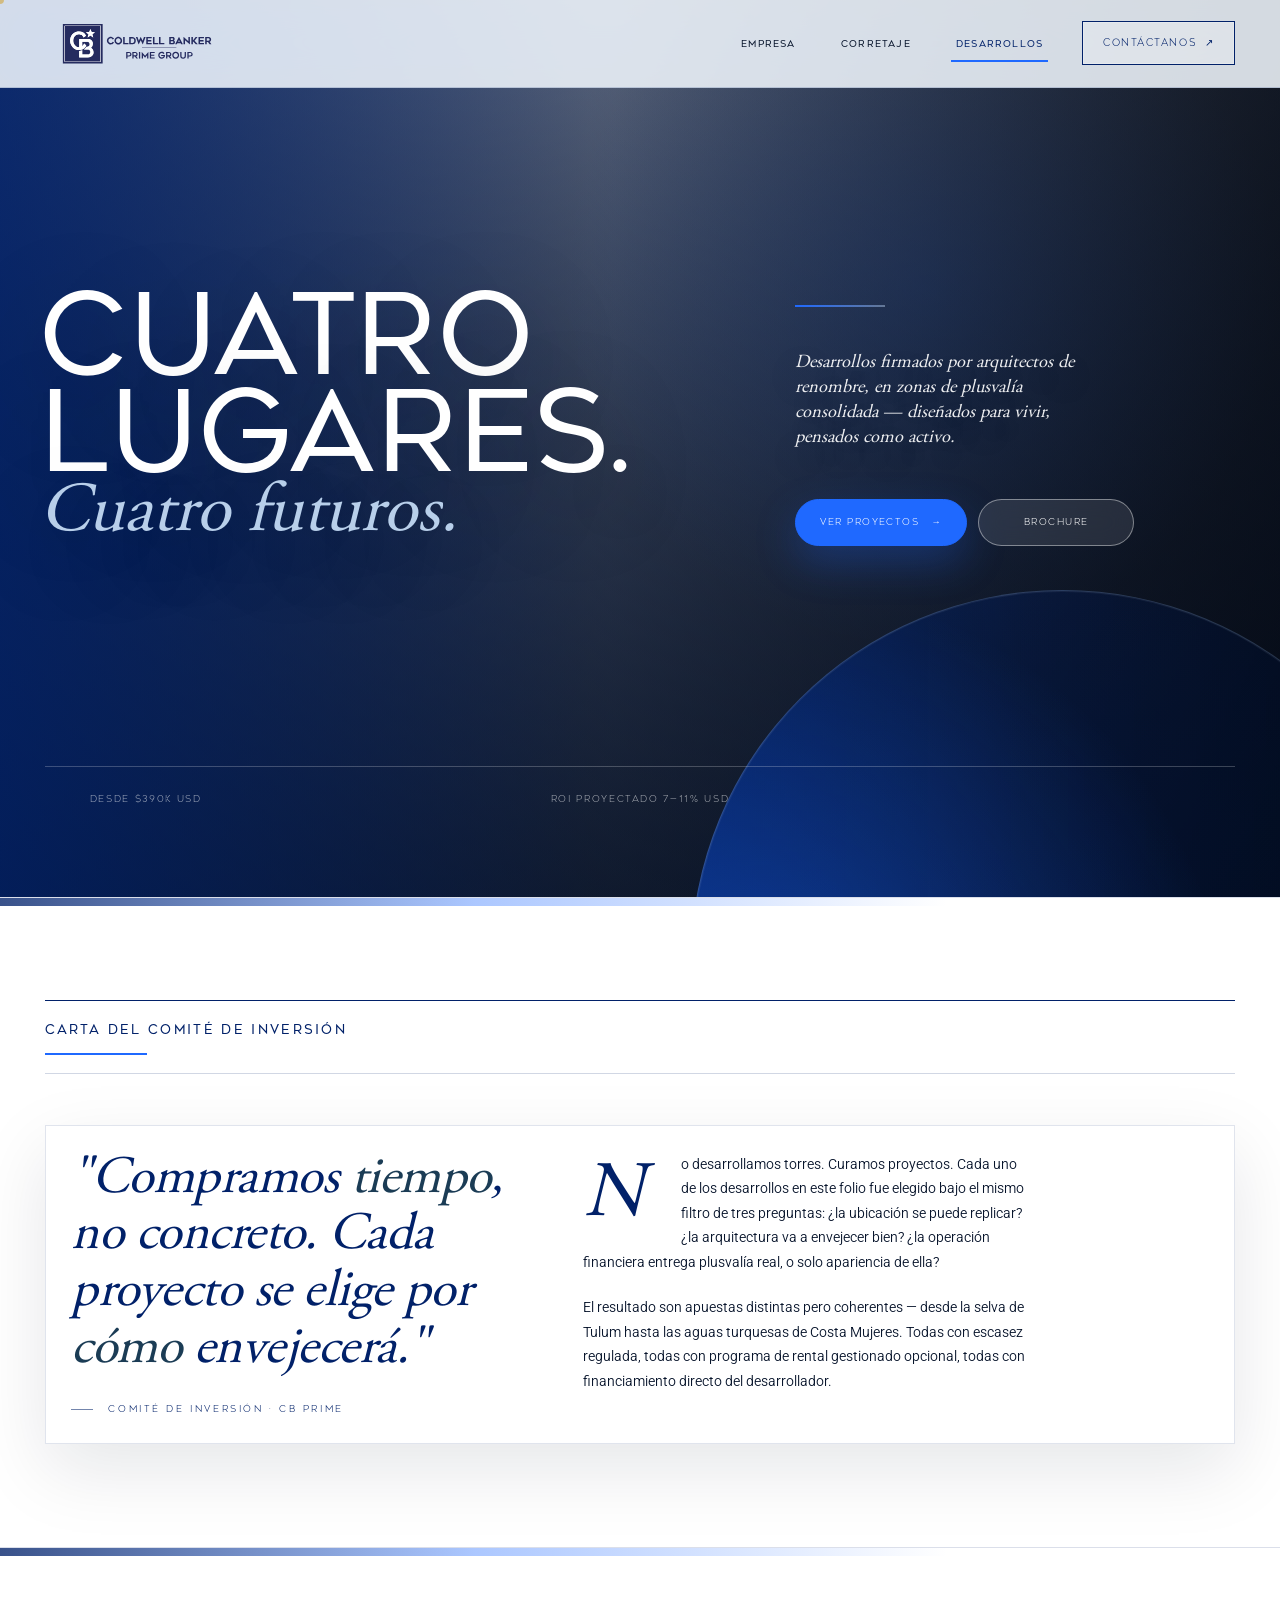
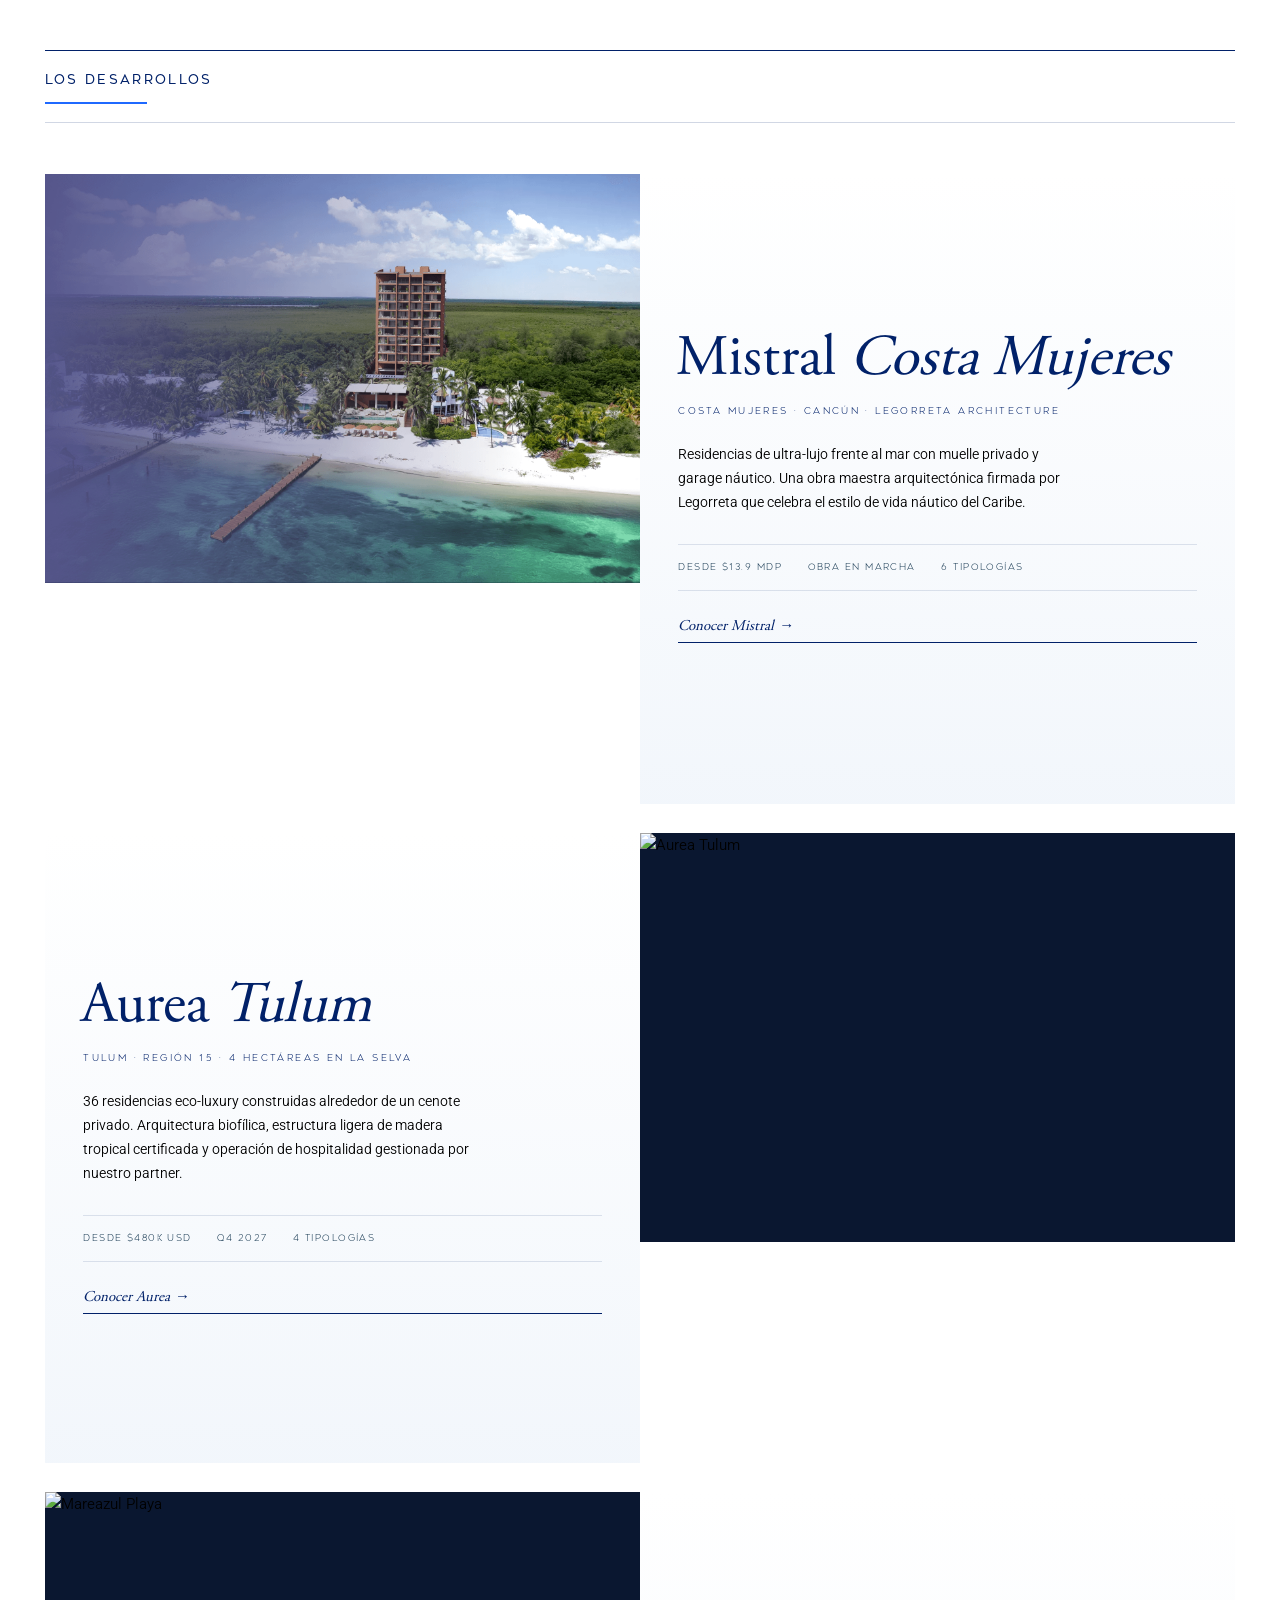
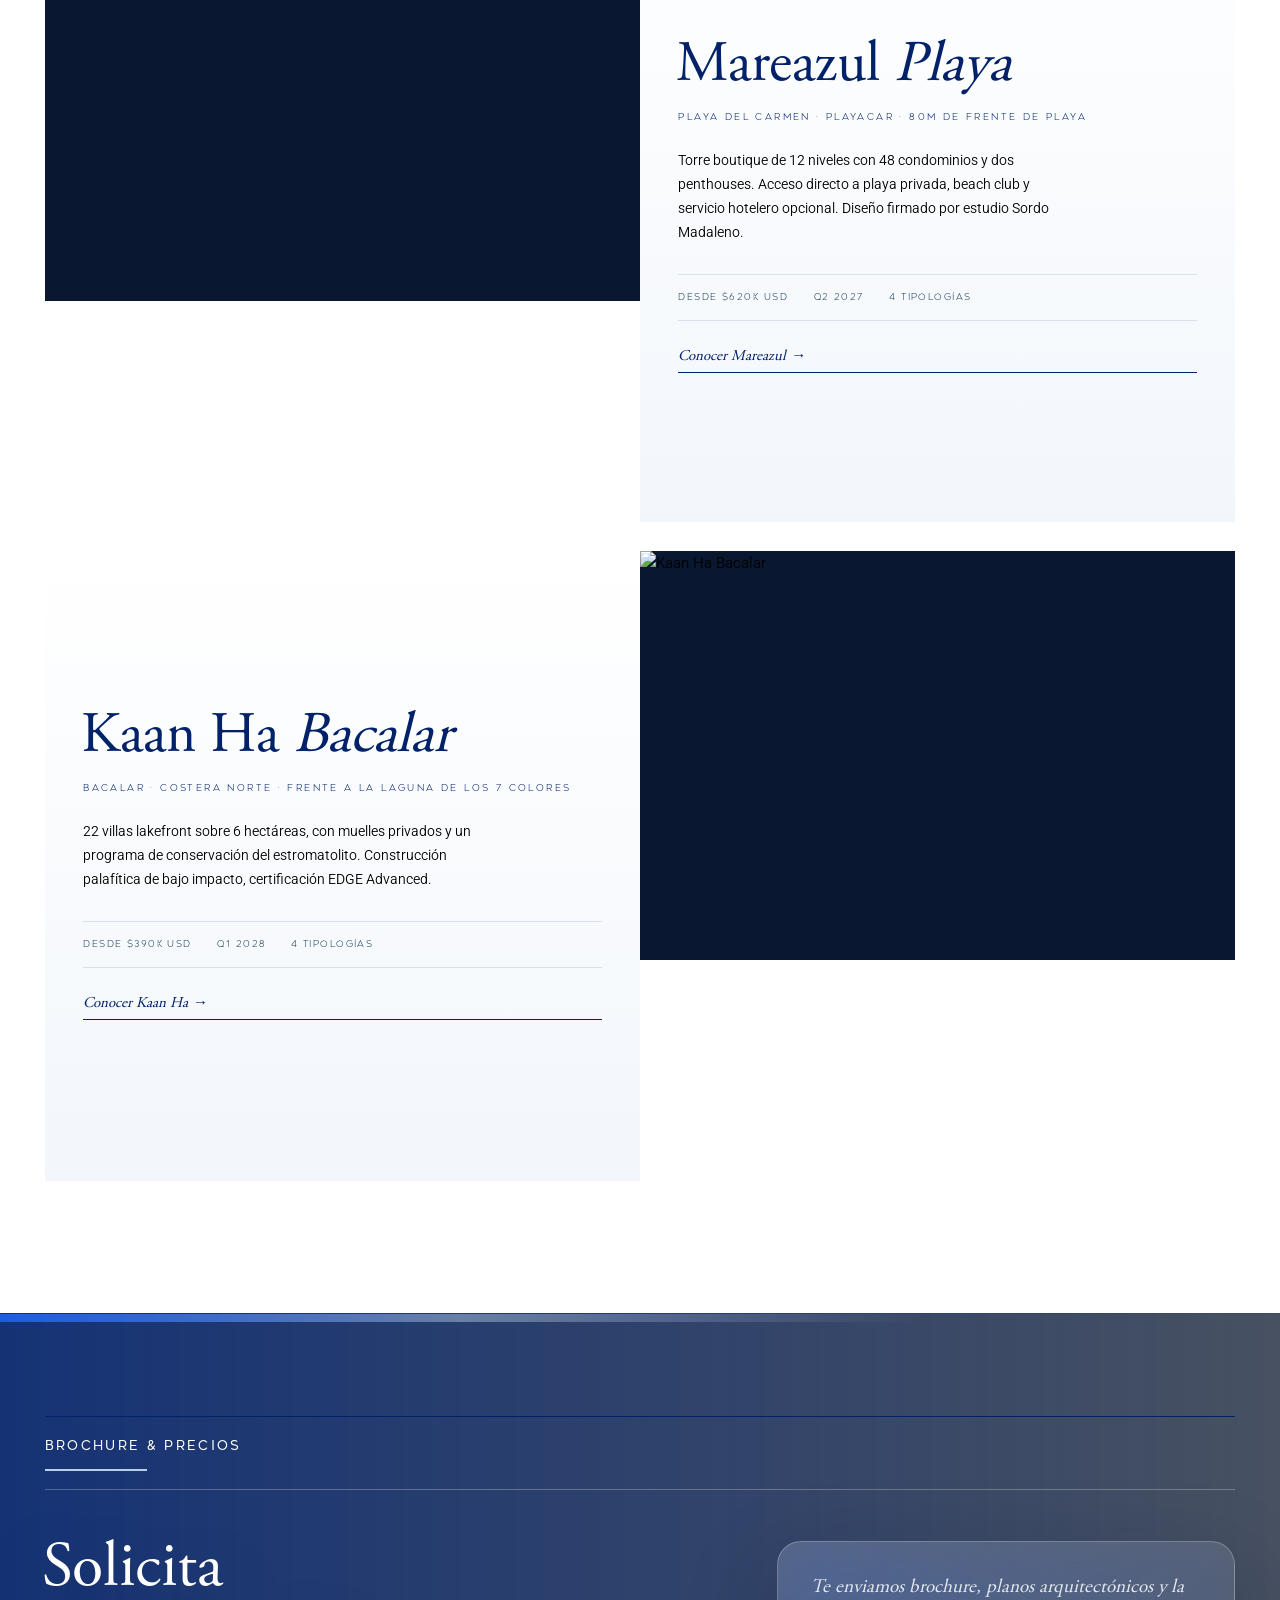
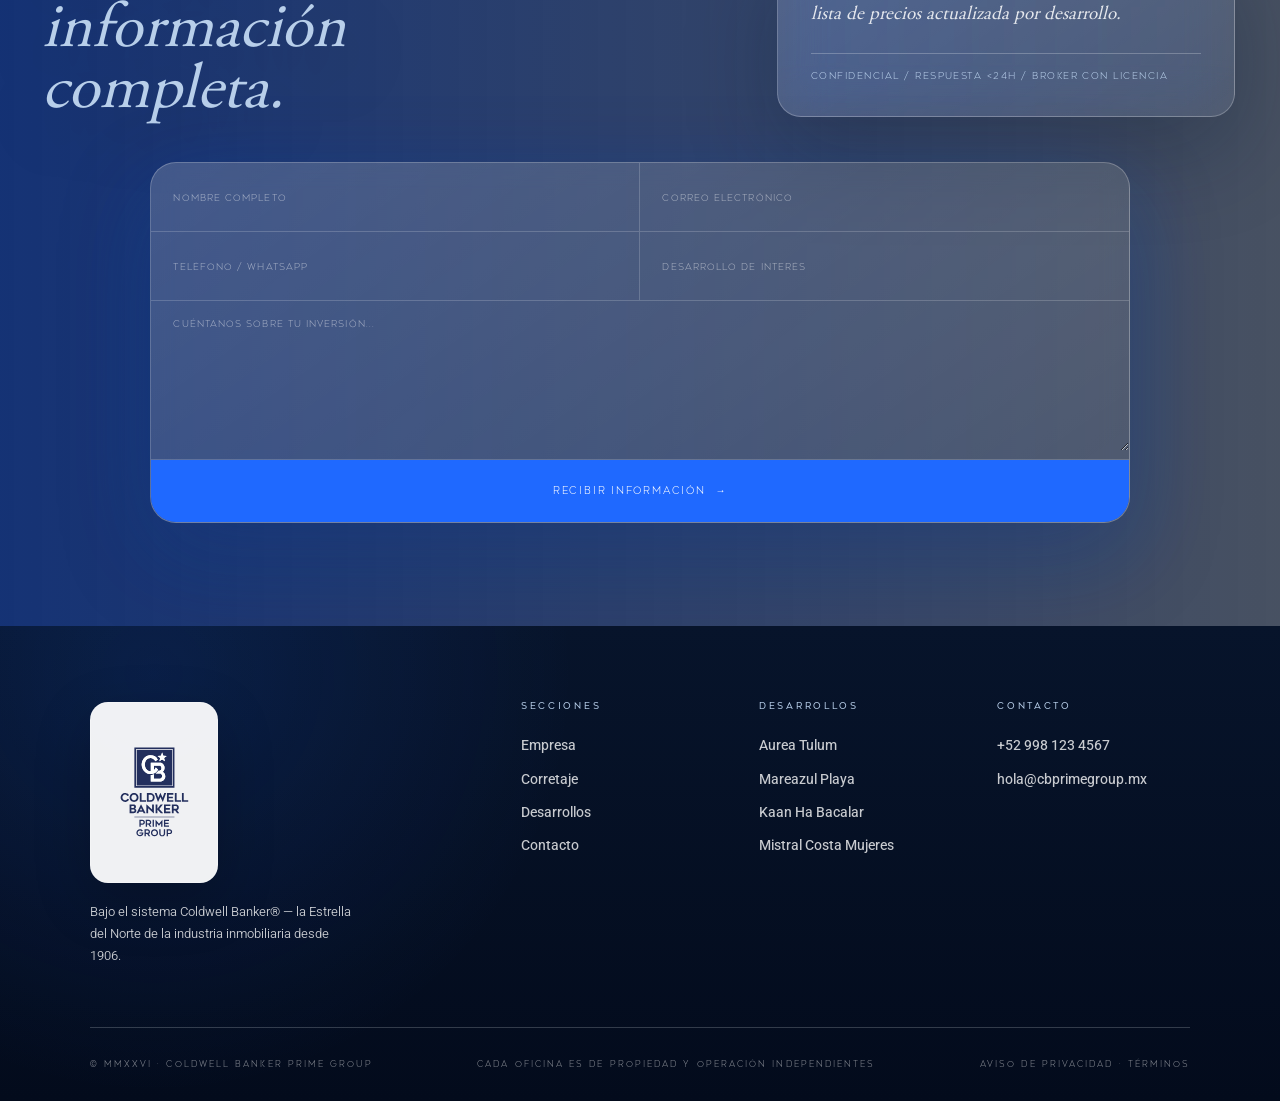
==== commit be78cc88: "Integración de Mistral Costa Mujeres: 6 tipologías con plantas tipo, corrección de 'Legorreta' y eli" ====
--- a/desarrollos.html
+++ b/desarrollos.html
@@ -1,10 +1,10 @@
-﻿<!DOCTYPE html>
+<!DOCTYPE html>
 <html lang="es">
 <head>
 <meta charset="UTF-8">
 <meta name="viewport" content="width=device-width, initial-scale=1">
 <title>Desarrollos · The North Star Atlas · CB Prime Group</title>
-<meta name="description" content="Tres desarrollos de lujo en pre-venta — Tulum, Playa del Carmen y Bacalar.">
+<meta name="description" content="Cuatro desarrollos de lujo en pre-venta — Tulum, Playa del Carmen, Bacalar y Costa Mujeres.">
 <link rel="preconnect" href="https://images.unsplash.com">
 <link rel="stylesheet" href="assets/css/styles.css">
 <link rel="icon" type="image/svg+xml" href="assets/img/logo-vertical.svg">
@@ -26,14 +26,14 @@
 <header class="hero">
   <div class="hero__top">
     <span><em>Folio</em> 03 — Desarrollos</span>
-    <span class="hero__top__center">Tres proyectos firmados · <em>Pre-venta abierta</em></span>
+    <span class="hero__top__center">Cuatro proyectos firmados · <em>Pre-venta abierta</em></span>
     <span>Entrega 2027 — 2028</span>
   </div>
 
   <div class="hero__main">
     <h1 class="hero__title">
-      Tres lugares.
-      <span class="ital ital--neg">Tres futuros.</span>
+      Cuatro lugares.
+      <span class="ital ital--neg">Cuatro futuros.</span>
     </h1>
     <div class="hero__side">
       <div class="hero__plate">
@@ -72,8 +72,8 @@
         <div class="manifesto__sig"><span class="rule-mark"></span><span>Comité de Inversión · CB Prime</span></div>
       </div>
       <div class="manifesto__rhs reveal" data-d="2">
-        <p class="dropcap">No desarrollamos torres. Curamos proyectos. Cada uno de los tres desarrollos en este folio fue elegido bajo el mismo filtro de tres preguntas: ¿la ubicación se puede replicar? ¿la arquitectura va a envejecer bien? ¿la operación financiera entrega plusvalía real, o solo apariencia de ella?</p>
-        <p>El resultado son tres apuestas distintas pero coherentes — una en la selva, una frente al mar y una sobre la laguna. Todas con escasez regulada (uso de suelo limitado), todas con programa de rental gestionado opcional, todas con financiamiento directo del desarrollador.</p>
+        <p class="dropcap">No desarrollamos torres. Curamos proyectos. Cada uno de los desarrollos en este folio fue elegido bajo el mismo filtro de tres preguntas: ¿la ubicación se puede replicar? ¿la arquitectura va a envejecer bien? ¿la operación financiera entrega plusvalía real, o solo apariencia de ella?</p>
+        <p>El resultado son apuestas distintas pero coherentes — desde la selva de Tulum hasta las aguas turquesas de Costa Mujeres. Todas con escasez regulada, todas con programa de rental gestionado opcional, todas con financiamiento directo del desarrollador.</p>
       </div>
     </div>
   </div>
@@ -84,10 +84,28 @@
   <div class="wrap">
     <div class="section__opener reveal">
       <div class="section__num">N.<em>02</em></div>
-      <div class="section__title">Los tres desarrollos</div>
-      <div class="section__meta">Folio 18 — 22</div>
-    </div>
-  </div>
+      <div class="section__title">Los desarrollos</div>
+      <div class="section__meta">Folio 18 — 24</div>
+    </div>
+  </div>
+
+  <a href="desarrollos/mistral-costa-mujeres.html" class="dev-card reveal">
+    <div class="dev-card__media">
+      <img src="assets/img/desarrollos/mistral/hero.png" alt="Mistral Costa Mujeres">
+    </div>
+    <div class="dev-card__body">
+      <div class="dev-card__num">N. III.<em>iv</em> — Desarrollo 04</div>
+      <h3 class="dev-card__name">Mistral <span class="ital">Costa Mujeres</span></h3>
+      <div class="dev-card__loc">Costa Mujeres · Cancún · Legorreta Architecture</div>
+      <p class="dev-card__desc">Residencias de ultra-lujo frente al mar con muelle privado y garage náutico. Una obra maestra arquitectónica firmada por Legorreta que celebra el estilo de vida náutico del Caribe.</p>
+      <div class="dev-card__meta">
+        <span>Desde $13.9 MDP</span>
+        <span>Obra en Marcha</span>
+        <span>6 tipologías</span>
+      </div>
+      <span class="linklink">Conocer Mistral →</span>
+    </div>
+  </a>
 
   <a href="desarrollos/aurea-tulum.html" class="dev-card reveal">
     <div class="dev-card__media">
@@ -127,7 +145,7 @@
 
   <a href="desarrollos/kaan-ha-bacalar.html" class="dev-card reveal">
     <div class="dev-card__media">
-      <img src="https://images.unsplash.com/photo-1600607687939-ce8a6c25118c?w=1600&q=85&auto=format&fit=crop" alt="Kaan Ha Bacalar">
+      <img src="https://images.unsplash.com/photo-1600607687939-ce8a6c25118c?w=1400&q=85&auto=format&fit=crop" alt="Kaan Ha Bacalar">
     </div>
     <div class="dev-card__body">
       <div class="dev-card__num">N. III.<em>iii</em> — Desarrollo 03</div>
@@ -187,6 +205,7 @@
         <a href="desarrollos/aurea-tulum.html">Aurea Tulum</a>
         <a href="desarrollos/mareazul-playa.html">Mareazul Playa</a>
         <a href="desarrollos/kaan-ha-bacalar.html">Kaan Ha Bacalar</a>
+        <a href="desarrollos/mistral-costa-mujeres.html">Mistral Costa Mujeres</a>
       </div>
       <div class="footer__col"><h4>Contacto</h4>
         <a href="tel:+529981234567">+52 998 123 4567</a>
@@ -204,5 +223,3 @@
 <script src="assets/js/main.js"></script>
 </body>
 </html>
-
-
--- a/assets/css/styles.css
+++ b/assets/css/styles.css
@@ -1048,6 +1048,12 @@
   border-top: 1px solid var(--cb-blue);
   border-left: 1px solid var(--cb-blue);
 }
+.units--tri{
+  grid-template-columns: repeat(3, 1fr);
+}
+@media (max-width: 1240px){
+  .units--tri{ grid-template-columns: repeat(2, 1fr); }
+}
 .unit{
   background: var(--white);
   border-right: 1px solid var(--cb-blue);
@@ -1517,10 +1523,10 @@
   position: absolute;
   inset: 0;
   pointer-events: none;
-  background: linear-gradient(180deg, transparent 46%, rgba(2,8,20,.42) 100%);
+  background: transparent !important;
 }
 .hero__plate img{
-  filter: saturate(.84) contrast(1.08) brightness(.88);
+  filter: none !important;
 }
 .hero__plate__caption{
   color: rgba(255,255,255,.92);
@@ -2589,8 +2595,7 @@
   opacity: .78;
 }
 body > .section:nth-of-type(odd){
-  background:
-    linear-gradient(180deg, rgba(240,245,251,.96), #fff 42%);
+  background: var(--white);
 }
 body > .section.section--tight{
   padding-block: clamp(3.5rem, 6vw, 6.5rem);
@@ -2634,7 +2639,7 @@
 .location{
   border-radius: 0;
   border: 1px solid rgba(1,33,105,.12);
-  background: rgba(255,255,255,.86);
+  background: var(--white);
 }
 .manifesto__inner{
   box-shadow: 0 26px 70px rgba(7,20,43,.10);
@@ -2760,7 +2765,7 @@
     flex: 1 1 100%;
   }
   .hero__bottom{
-    grid-template-columns: 1fr;
+    display: none !important;
   }
   body > .section{
     padding-block: clamp(3.4rem, 12vw, 5rem);
@@ -2878,6 +2883,7 @@
   text-align: left !important;
   margin-left: 0 !important;
   padding-left: 0 !important;
+}
 /* Aesthetic Purge — Apex Override */
 .section, .section--soft, main, body, html {
   background: var(--white) !important;
@@ -2973,5 +2979,327 @@
   padding-left: 0 !important;
 }
 
-
-
+/* =========================================================
+   HOME IMAGE-FIRST PASS
+   Homepage ratio target: mostly image, minimal copy.
+   ========================================================= */
+
+body:has(.home-visual) > .section{
+  padding-block: clamp(3.2rem, 6vw, 6rem);
+}
+
+.home-visual,
+.home-portals,
+.home-proof,
+.home-split{
+  background: var(--white) !important;
+}
+
+.home-visual .section__opener,
+.home-portals .section__opener{
+  margin-bottom: clamp(1.4rem, 2.5vw, 2.4rem) !important;
+}
+
+.visual-grid{
+  display: grid;
+  grid-template-columns: minmax(250px, .62fr) minmax(0, 1.15fr) minmax(220px, .7fr);
+  grid-template-rows: minmax(260px, 32vw) minmax(220px, 22vw);
+  gap: clamp(.65rem, 1.1vw, 1rem);
+}
+
+.visual-grid__copy,
+.visual-tile,
+.portal-card,
+.split-panel{
+  position: relative;
+  overflow: hidden;
+  isolation: isolate;
+}
+
+.visual-grid__copy{
+  align-self: stretch;
+  display: flex;
+  flex-direction: column;
+  justify-content: flex-end;
+  padding: clamp(1.4rem, 3vw, 3rem);
+  color: var(--white);
+  background:
+    linear-gradient(145deg, rgba(1,33,105,.96), rgba(7,20,43,.82)),
+    url("https://images.unsplash.com/photo-1507525428034-b723cf961d3e?w=1100&q=80&auto=format&fit=crop") center/cover;
+}
+
+.kicker{
+  margin: 0 0 .85rem;
+  font-family: var(--display);
+  font-size: .72rem;
+  letter-spacing: .18em;
+  text-transform: uppercase;
+}
+
+.visual-grid__copy h2,
+.split-panel h2{
+  margin: 0;
+  max-width: 9ch;
+  font-size: clamp(2.3rem, 4.6vw, 5.6rem);
+  line-height: .9;
+  color: inherit;
+}
+
+.visual-grid__copy h2{
+  max-width: 8.5ch;
+  font-size: clamp(2.25rem, 3.4vw, 4.25rem);
+  line-height: .96;
+}
+
+.visual-grid__copy .kicker,
+.split-panel--dark .kicker{
+  color: var(--tide);
+}
+
+.visual-grid__copy p:last-child{
+  max-width: 28ch;
+  margin: 1.1rem 0 0;
+  color: rgba(255,255,255,.82);
+}
+
+.visual-tile{
+  min-height: 240px;
+  color: var(--white);
+}
+
+.visual-tile--wide{
+  grid-column: span 2;
+}
+
+.visual-tile img,
+.portal-card img,
+.split-panel > img{
+  width: 100%;
+  height: 100%;
+  object-fit: cover;
+  display: block;
+  transition: transform 1.2s var(--ease), filter 1.2s var(--ease);
+}
+
+.visual-tile::after,
+.portal-card::after,
+.split-panel::after{
+  content: "";
+  position: absolute;
+  inset: 0;
+  z-index: 1;
+  background:
+    linear-gradient(180deg, transparent 35%, rgba(2,8,20,.68)),
+    linear-gradient(90deg, rgba(1,33,105,.22), transparent 52%);
+  pointer-events: none;
+}
+
+.visual-tile span,
+.portal-card span,
+.portal-card strong{
+  position: absolute;
+  z-index: 2;
+  left: clamp(1rem, 1.8vw, 1.7rem);
+  right: clamp(1rem, 1.8vw, 1.7rem);
+  color: var(--white);
+}
+
+.visual-tile span{
+  bottom: clamp(1rem, 1.8vw, 1.7rem);
+  font-family: var(--display);
+  font-size: clamp(.78rem, .9vw, .95rem);
+  letter-spacing: .16em;
+  text-transform: uppercase;
+}
+
+.visual-tile:hover img,
+.portal-card:hover img,
+.split-panel:hover > img{
+  transform: scale(1.045);
+  filter: saturate(1.05) contrast(1.04);
+}
+
+.portal-grid{
+  display: grid;
+  grid-template-columns: .82fr 1.24fr .82fr;
+  gap: clamp(.7rem, 1.2vw, 1.1rem);
+  min-height: clamp(520px, 62vw, 820px);
+}
+
+.portal-card{
+  min-height: 420px;
+}
+
+.portal-card--tall{
+  min-height: clamp(560px, 62vw, 820px);
+}
+
+.portal-card span{
+  bottom: clamp(4.4rem, 5vw, 6rem);
+  font-family: var(--display);
+  font-size: .72rem;
+  letter-spacing: .18em;
+  text-transform: uppercase;
+  color: rgba(255,255,255,.74);
+}
+
+.portal-card strong{
+  bottom: clamp(1.3rem, 2vw, 2rem);
+  max-width: 9ch;
+  font-family: var(--serif);
+  font-size: clamp(2.1rem, 4vw, 5rem);
+  line-height: .92;
+  font-weight: 400;
+}
+
+.home-proof{
+  padding-block: 0 !important;
+}
+
+.proof-strip{
+  display: grid;
+  grid-template-columns: repeat(4, 1fr);
+  border-top: 1px solid rgba(1,33,105,.18);
+  border-bottom: 1px solid rgba(1,33,105,.18);
+}
+
+.proof-strip div{
+  min-height: clamp(132px, 12vw, 190px);
+  display: flex;
+  flex-direction: column;
+  justify-content: center;
+  gap: .45rem;
+  padding: clamp(1rem, 2vw, 2rem);
+  border-right: 1px solid rgba(1,33,105,.12);
+}
+
+.proof-strip div:last-child{
+  border-right: 0;
+}
+
+.proof-strip strong{
+  font-family: var(--serif);
+  font-size: clamp(2.4rem, 5vw, 5.2rem);
+  line-height: .85;
+  font-weight: 400;
+  color: var(--cb-blue);
+}
+
+.proof-strip span{
+  font-family: var(--display);
+  font-size: .72rem;
+  letter-spacing: .16em;
+  text-transform: uppercase;
+  color: var(--slate);
+}
+
+.home-split{
+  padding-block: 0 !important;
+}
+
+.split-panel{
+  min-height: clamp(620px, 78vh, 920px);
+  display: grid;
+  place-items: end start;
+  color: var(--white);
+}
+
+.split-panel + .split-panel{
+  color: var(--cb-blue);
+  background: var(--white);
+}
+
+.split-panel > img{
+  position: absolute;
+  inset: 0;
+  z-index: 0;
+}
+
+.split-panel > div{
+  position: relative;
+  z-index: 2;
+  width: min(100% - var(--gutter)*2, 700px);
+  margin: 0 0 clamp(2rem, 5vw, 5rem) var(--bleed);
+}
+
+.split-panel:not(.split-panel--dark)::after{
+  background:
+    linear-gradient(90deg, rgba(255,255,255,.92), rgba(255,255,255,.48) 48%, rgba(255,255,255,.08)),
+    linear-gradient(180deg, transparent 48%, rgba(255,255,255,.88));
+}
+
+.split-panel--dark::after{
+  background:
+    linear-gradient(90deg, rgba(1,33,105,.86), rgba(1,33,105,.20) 54%, rgba(3,11,27,.58)),
+    linear-gradient(180deg, transparent 46%, rgba(3,11,27,.68));
+}
+
+.split-panel .btn{
+  width: fit-content;
+  margin-top: clamp(1.2rem, 2vw, 2rem);
+}
+
+@media (max-width: 980px){
+  .visual-grid{
+    grid-template-columns: 1fr 1fr;
+    grid-template-rows: auto minmax(240px, 44vw) minmax(220px, 40vw);
+  }
+  .visual-grid__copy{
+    grid-column: 1 / -1;
+    min-height: 300px;
+  }
+  .visual-tile--wide{
+    grid-column: 1 / -1;
+  }
+  .portal-grid{
+    grid-template-columns: 1fr;
+    min-height: 0;
+  }
+  .portal-card,
+  .portal-card--tall{
+    min-height: clamp(360px, 78vw, 560px);
+  }
+  .proof-strip{
+    grid-template-columns: 1fr 1fr;
+  }
+}
+
+@media (max-width: 620px){
+  .visual-grid{
+    grid-template-columns: 1fr;
+    grid-template-rows: auto;
+  }
+  .visual-grid__copy,
+  .visual-tile{
+    min-height: 320px;
+  }
+  .proof-strip{
+    grid-template-columns: 1fr;
+  }
+  .proof-strip div{
+    min-height: 112px;
+    border-right: 0;
+    border-bottom: 1px solid rgba(1,33,105,.12);
+  }
+  .proof-strip div:last-child{
+    border-bottom: 0;
+  }
+  .split-panel{
+    min-height: clamp(520px, 92vh, 720px);
+  }
+  .split-panel > div{
+    margin-inline: var(--gutter);
+    margin-bottom: clamp(2rem, 9vw, 3rem);
+  }
+  .split-panel h2{
+    font-size: clamp(2.25rem, 12vw, 4rem);
+  }
+}
+
+@media (max-width: 760px){
+  .hero__bottom{
+    display: none !important;
+  }
+}
+
+
